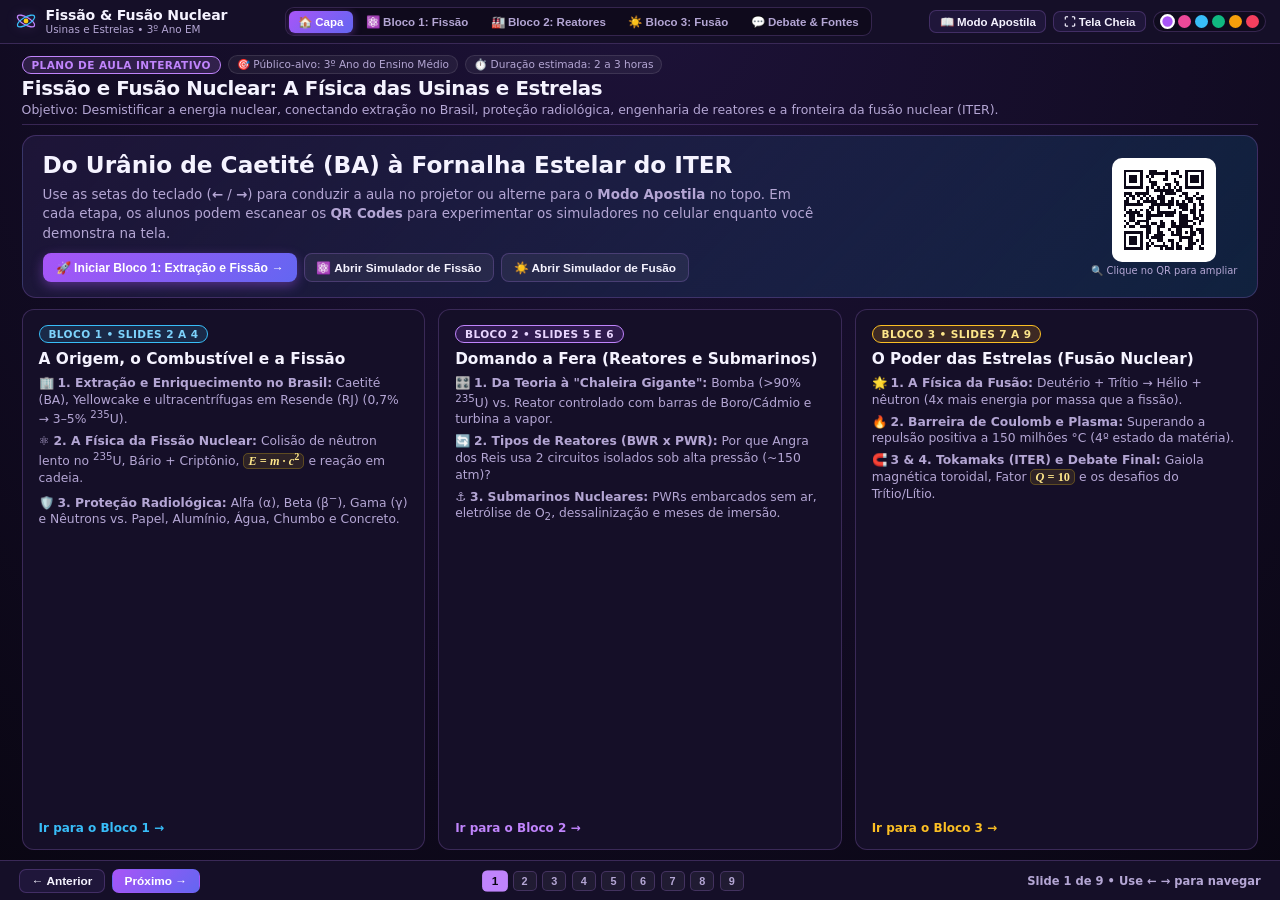
==== aula.html @ 88d2763e "feat: site da aula interativa Fissao e Fusao Nuclear com simuladores e suporte a TV/mobile" ====
<!DOCTYPE html>
<html lang="pt-BR" data-theme="purple">
<head>
  <meta charset="UTF-8">
  <meta name="viewport" content="width=device-width, initial-scale=1.0">
  <title>Fissão e Fusão Nuclear: A Física das Usinas e Estrelas — Aula Interativa</title>
  <link rel="icon" type="image/svg+xml" href="data:image/svg+xml,%3Csvg xmlns='http://www.w3.org/2000/svg' viewBox='0 0 64 64'%3E%3Crect width='64' height='64' rx='14' fill='%230c0817'/%3E%3Cellipse cx='32' cy='32' rx='26' ry='10' fill='none' stroke='%23c084fc' stroke-width='3' transform='rotate(30 32 32)'/%3E%3Cellipse cx='32' cy='32' rx='26' ry='10' fill='none' stroke='%2338bdf8' stroke-width='3' transform='rotate(-30 32 32)'/%3E%3Ccircle cx='32' cy='32' r='7' fill='%23facc15'/%3E%3C/svg%3E">
  <link rel="stylesheet" href="aula.css">
</head>
<body>
  <!-- BARRA SUPERIOR DE NAVEGAÇÃO COMPACTA (44px) -->
  <header class="top-bar">
    <a href="index.html" class="brand" title="Voltar ao Portal Inicial">
      <div class="brand-logo" aria-hidden="true">
        <svg viewBox="0 0 64 64" width="24" height="24">
          <ellipse cx="32" cy="32" rx="26" ry="10" fill="none" stroke="currentColor" stroke-width="3.5" transform="rotate(30 32 32)"/>
          <ellipse cx="32" cy="32" rx="26" ry="10" fill="none" stroke="#38bdf8" stroke-width="3.5" transform="rotate(-30 32 32)"/>
          <circle cx="32" cy="32" r="6.5" fill="#facc15"/>
        </svg>
      </div>
      <div>
        <h1>Fissão &amp; Fusão Nuclear</h1>
        <p class="subtitle">Usinas e Estrelas &bull; 3º Ano EM</p>
      </div>
    </a>

    <!-- Atalhos de Blocos da Aula -->
    <nav class="block-nav" id="blockNav" aria-label="Blocos da Aula">
      <button type="button" class="block-jump-btn active" data-target-slide="0" title="Capa e Estrutura da Aula">🏠 Capa</button>
      <button type="button" class="block-jump-btn" data-target-slide="1" title="Bloco 1: A Origem, o Combustível e a Fissão">⚛️ Bloco 1: Fissão</button>
      <button type="button" class="block-jump-btn" data-target-slide="4" title="Bloco 2: Domando a Fera (Reatores e Submarinos)">🏭 Bloco 2: Reatores</button>
      <button type="button" class="block-jump-btn" data-target-slide="6" title="Bloco 3: O Poder das Estrelas (Fusão Nuclear e ITER)">☀️ Bloco 3: Fusão</button>
      <button type="button" class="block-jump-btn" data-target-slide="8" title="Debate Final e Fontes Oficiais">💬 Debate &amp; Fontes</button>
    </nav>

    <div class="header-right">
      <button type="button" id="viewModeToggleBtn" class="action-top-btn" title="Alternar entre Modo Slides (Projetor) e Modo Apostila (Rolagem contínua)">
        📖 Modo Apostila
      </button>

      <button type="button" id="fullscreenBtn" class="action-top-btn" title="Entrar ou sair da Tela Cheia (F11)">
        ⛶ Tela Cheia
      </button>

      <div class="theme-picker" id="themePicker" title="Escolher tema de cores">
        <button type="button" class="theme-swatch active" data-theme="purple" title="Roxo Quântico"></button>
        <button type="button" class="theme-swatch" data-theme="indigo" title="Magenta Neon"></button>
        <button type="button" class="theme-swatch" data-theme="blue" title="Azul Ciano"></button>
        <button type="button" class="theme-swatch" data-theme="emerald" title="Verde Radioativo"></button>
        <button type="button" class="theme-swatch" data-theme="amber" title="Âmbar Solar"></button>
        <button type="button" class="theme-swatch" data-theme="crimson" title="Rubi Plasma"></button>
      </div>
    </div>
  </header>

  <!-- ÁREA PRINCIPAL DOS SLIDES -->
  <main class="deck-viewport" id="deckViewport">

    <!-- ======================================================================
         SLIDE 1: CAPA & ESTRUTURA DA AULA
         ====================================================================== -->
    <section class="slide active" data-slide-index="0" data-block="0">
      <div class="slide-header">
        <div>
          <div class="slide-badge-row">
            <span class="block-pill">Plano de Aula Interativo</span>
            <span class="time-pill">🎯 Público-alvo: 3º Ano do Ensino Médio</span>
            <span class="time-pill">⏱️ Duração estimada: 2 a 3 horas</span>
          </div>
          <h2 class="slide-title">Fissão e Fusão Nuclear: A Física das Usinas e Estrelas</h2>
          <p class="slide-subtitle">
            Objetivo: Desmistificar a energia nuclear, conectando extração no Brasil, proteção radiológica, engenharia de reatores e a fronteira da fusão nuclear (ITER).
          </p>
        </div>
      </div>

      <div class="hero-banner">
        <div>
          <h2>Do Urânio de Caetité (BA) à Fornalha Estelar do ITER</h2>
          <p>
            Use as setas do teclado (<strong>&larr;</strong> / <strong>&rarr;</strong>) para conduzir a aula no projetor ou alterne para o <strong>Modo Apostila</strong> no topo. Em cada etapa, os alunos podem escanear os <strong>QR Codes</strong> para experimentar os simuladores no celular enquanto você demonstra na tela.
          </p>
          <div class="sim-btn-row" style="margin-top:0.65rem;">
            <button type="button" class="btn-open-sim" data-goto-slide="1">
              🚀 Iniciar Bloco 1: Extração e Fissão &rarr;
            </button>
            <button type="button" class="btn-secondary-sim" data-open-sim="fissao.html?mode=single" data-sim-title="Simulador de Fissão Nuclear">
              ⚛️ Abrir Simulador de Fissão
            </button>
            <button type="button" class="btn-secondary-sim" data-open-sim="fusao.html?mode=collision" data-sim-title="Simulador de Fusão Nuclear">
              ☀️ Abrir Simulador de Fusão
            </button>
          </div>
        </div>

        <div style="display:flex; flex-direction:column; align-items:center;">
          <div class="qr-box" data-qr-url="https://felipefdo.github.io/Fiss-o-Fuss-o/aula.html" data-qr-label="Acompanhar Aula & Simuladores no Celular" title="Clique para ampliar o QR Code na tela"></div>
          <span class="qr-zoom-hint">🔍 Clique no QR para ampliar</span>
        </div>
      </div>

      <div class="blocks-overview-grid">
        <div class="block-overview-card" data-goto-slide="1">
          <div>
            <span class="block-pill b1">Bloco 1 &bull; Slides 2 a 4</span>
            <h3 style="margin-top:0.4rem;">A Origem, o Combustível e a Fissão</h3>
            <ul style="margin-top:0.45rem;">
              <li>🏢 <strong>1. Extração e Enriquecimento no Brasil:</strong> Caetité (BA), Yellowcake e ultracentrífugas em Resende (RJ) (0,7% &rarr; 3–5% <sup>235</sup>U).</li>
              <li>⚛️ <strong>2. A Física da Fissão Nuclear:</strong> Colisão de nêutron lento no <sup>235</sup>U, Bário + Criptônio, <span class="math-inline"><i>E</i> = <i>m</i> &middot; <i>c</i><sup>2</sup></span> e reação em cadeia.</li>
              <li>🛡️ <strong>3. Proteção Radiológica:</strong> Alfa (&alpha;), Beta (&beta;<sup>&minus;</sup>), Gama (&gamma;) e Nêutrons vs. Papel, Alumínio, Água, Chumbo e Concreto.</li>
            </ul>
          </div>
          <span style="font-size:0.75rem; font-weight:700; color:#38bdf8;">Ir para o Bloco 1 &rarr;</span>
        </div>

        <div class="block-overview-card" data-goto-slide="4">
          <div>
            <span class="block-pill b2">Bloco 2 &bull; Slides 5 e 6</span>
            <h3 style="margin-top:0.4rem;">Domando a Fera (Reatores e Submarinos)</h3>
            <ul style="margin-top:0.45rem;">
              <li>🎛️ <strong>1. Da Teoria à "Chaleira Gigante":</strong> Bomba (&gt;90% <sup>235</sup>U) vs. Reator controlado com barras de Boro/Cádmio e turbina a vapor.</li>
              <li>🔄 <strong>2. Tipos de Reatores (BWR x PWR):</strong> Por que Angra dos Reis usa 2 circuitos isolados sob alta pressão (~150 atm)?</li>
              <li>⚓ <strong>3. Submarinos Nucleares:</strong> PWRs embarcados sem ar, eletrólise de O<sub>2</sub>, dessalinização e meses de imersão.</li>
            </ul>
          </div>
          <span style="font-size:0.75rem; font-weight:700; color:#c084fc;">Ir para o Bloco 2 &rarr;</span>
        </div>

        <div class="block-overview-card" data-goto-slide="6">
          <div>
            <span class="block-pill b3">Bloco 3 &bull; Slides 7 a 9</span>
            <h3 style="margin-top:0.4rem;">O Poder das Estrelas (Fusão Nuclear)</h3>
            <ul style="margin-top:0.45rem;">
              <li>🌟 <strong>1. A Física da Fusão:</strong> Deutério + Trítio &rarr; Hélio + nêutron (4x mais energia por massa que a fissão).</li>
              <li>🔥 <strong>2. Barreira de Coulomb e Plasma:</strong> Superando a repulsão positiva a 150 milhões °C (4º estado da matéria).</li>
              <li>🧲 <strong>3 &amp; 4. Tokamaks (ITER) e Debate Final:</strong> Gaiola magnética toroidal, Fator <span class="math-inline"><i>Q</i> = 10</span> e os desafios do Trítio/Lítio.</li>
            </ul>
          </div>
          <span style="font-size:0.75rem; font-weight:700; color:#fbbf24;">Ir para o Bloco 3 &rarr;</span>
        </div>
      </div>
    </section>

    <!-- ======================================================================
         SLIDE 2: BLOCO 1.1 — EXTRAÇÃO E ENRIQUECIMENTO NO BRASIL
         ====================================================================== -->
    <section class="slide" data-slide-index="1" data-block="1">
      <div class="slide-header">
        <div>
          <div class="slide-badge-row">
            <span class="block-pill b1">Bloco 1: A Origem, o Combustível e a Fissão</span>
            <span class="time-pill">Tópico 1.1 &bull; Ciclo do Combustível Nuclear (INB)</span>
          </div>
          <h2 class="slide-title">1. Extração e Enriquecimento de Urânio no Brasil</h2>
          <p class="slide-subtitle">
            O Brasil domina o ciclo completo: da mineração da uraninita na Bahia às cascatas de ultracentrífugas no Rio de Janeiro.
          </p>
        </div>
      </div>

      <div class="slide-grid">
        <!-- Coluna Esquerda: Teoria do PDF -->
        <div class="col-stack">
          <div class="content-card">
            <h3>⛏️ Do Minério Bruto ao Yellowcake (Caetité - BA)</h3>
            <p>
              O Brasil é um dos poucos países que domina todo o ciclo do urânio, operado pelas <strong>Indústrias Nucleares do Brasil (INB)</strong>:
            </p>
            <ul>
              <li><strong>Mineração e Lixiviação:</strong> A uraninita extraída na Bahia é tratada com ácido para gerar o <strong>Yellowcake</strong> (<span class="chem-tag">U<sub>3</sub>O<sub>8</sub></span>), pó concentrado de urânio natural.</li>
              <li><strong>Composição Isotópica:</strong> O concentrado bruto possui <strong>99,3% de <sup>238</sup>U</strong> (inerte) e apenas <strong>0,7% de <sup>235</sup>U</strong> (físsil).</li>
            </ul>
          </div>

          <div class="content-card">
            <h3>🌀 Enriquecimento Isotópico em Resende (RJ)</h3>
            <p>
              Na <strong>Fábrica de Combustível Nuclear (FCN)</strong>, a proporção de <sup>235</sup>U é aumentada para os reatores de Angra:
            </p>
            <ul>
              <li><strong>Gás <span class="chem-tag">UF<sub>6</sub></span> e Ultracentrífugas:</strong> Girando a ~60.000 RPM, a inércia joga o <strong><sup>238</sup>U mais pesado</strong> para as bordas; o <strong><sup>235</sup>U mais leve</strong> fica no centro.</li>
              <li><strong>Pastilha Cerâmica (<span class="chem-tag">UO<sub>2</sub></span>):</strong> O urânio enriquecido a <strong>3%–5% de <sup>235</sup>U</strong> vira pastilhas de 1 cm — cada uma equivale a 1 tonelada de carvão!</li>
            </ul>
          </div>

          <div class="highlight-box" id="cycleStepExplanation">
            <strong>💡 3. Ultracentrífugas em Resende (RJ):</strong> Convertido no gás UF₆ a ~60.000 RPM. O ²³⁸U (pesado) vai para a borda e o ²³⁵U (físsil) vai ao centro!
          </div>
        </div>

        <!-- Coluna Direita: Simulador Interativo do Ciclo & Ultracentrífuga -->
        <div class="interactive-stage-card">
          <div class="stage-top-row">
            <h3>🏛️ Ciclo da INB &amp; Ultracentrífuga Isotópica</h3>
            <span class="live-badge" id="centrifugeStatusBadge">Enriquecimento: 4,0% ²³⁵U (Angra)</span>
          </div>

          <!-- 4 Etapas do Ciclo no Brasil -->
          <div class="step-cards-row" id="brazilCycleSteps">
            <button type="button" class="cycle-step-btn" data-step="0">
              <span class="cycle-step-num">1. Caetité (BA)</span>
              <span class="cycle-step-title">⛏️ Uraninita</span>
            </button>
            <button type="button" class="cycle-step-btn" data-step="1">
              <span class="cycle-step-num">2. Concentrado</span>
              <span class="cycle-step-title">🟡 Yellowcake (0,7%)</span>
            </button>
            <button type="button" class="cycle-step-btn active" data-step="2">
              <span class="cycle-step-num">3. Resende (RJ)</span>
              <span class="cycle-step-title">🌀 Ultracentrífuga</span>
            </button>
            <button type="button" class="cycle-step-btn" data-step="3">
              <span class="cycle-step-num">4. Angra 1 e 2</span>
              <span class="cycle-step-title">🔋 Pastilha (3–5%)</span>
            </button>
          </div>

          <div class="slide-canvas-box">
            <canvas id="centrifugeCanvas"></canvas>
          </div>

          <div class="controls-strip">
            <div class="control-Cluster" id="enrichmentPresetBtns">
              <span class="control-label">Grau de ²³⁵U:</span>
              <button type="button" class="pill-btn" data-enrich="0.7" data-rpm="0">0,7% (Natural)</button>
              <button type="button" class="pill-btn active" data-enrich="4.0" data-rpm="55000">3–5% (Usina PWR)</button>
              <button type="button" class="pill-btn" data-enrich="20.0" data-rpm="65000">20% (Submarino)</button>
              <button type="button" class="pill-btn" data-enrich="90.0" data-rpm="75000">&gt;90% (Bomba)</button>
            </div>
            <div class="inline-slider-wrap">
              <span class="control-label">Rotação:</span>
              <input type="range" id="centrifugeRpmSlider" min="0" max="75000" step="2500" value="55000">
              <span class="val-badge" id="centrifugeRpmLabel">55.000 RPM</span>
            </div>
          </div>
        </div>
      </div>
    </section>

    <!-- ======================================================================
         SLIDE 3: BLOCO 1.2 — A FÍSICA DA FISSÃO NUCLEAR & E = mc²
         ====================================================================== -->
    <section class="slide" data-slide-index="2" data-block="1">
      <div class="slide-header">
        <div>
          <div class="slide-badge-row">
            <span class="block-pill b1">Bloco 1: A Origem, o Combustível e a Fissão</span>
            <span class="time-pill">Tópico 1.2 &bull; Quebra do Núcleo &amp; Reação em Cadeia</span>
          </div>
          <h2 class="slide-title">2. A Física da Fissão Nuclear e a Equação de Einstein</h2>
          <p class="slide-subtitle">
            Como um único nêutron lento parte o núcleo de Urânio-235, converte massa em energia térmica e inicia uma reação em cadeia.
          </p>
        </div>
      </div>

      <div class="slide-grid">
        <!-- Coluna Esquerda: Conceito + Equação + QR Code -->
        <div class="col-stack">
          <div class="content-card">
            <h3>💥 Como ocorre a Fissão do Urânio-235?</h3>
            <ul>
              <li><strong>Colisão com Nêutron Lento (Térmico):</strong> Um nêutron sem carga elétrica (<span class="math-inline">n<sup>0</sup></span>) aproxima-se sem sofrer repulsão elétrica e colide com o núcleo instável de <strong><sup>235</sup>U</strong>.</li>
              <li><strong>Instabilidade e Cisão:</strong> O núcleo absorve o nêutron (virando <span class="chem-tag"><sup>236</sup>U*</span>), oscila como uma gota líquida e se parte em fragmentos menores — como <strong>Bário (<span class="chem-tag"><sup>141</sup>Ba</span>)</strong> e <strong>Criptônio (<span class="chem-tag"><sup>92</sup>Kr</span>)</strong> — liberando de <strong>2 a 3 novos nêutrons</strong> e imensa quantidade de calor (~200 MeV).</li>
              <li><strong>Reação em Cadeia:</strong> Os novos nêutrons ejetados atingem outros átomos de urânio vizinhos. Em um reator, essa cascata é rigorosamente controlada para gerar um fluxo constante de calor.</li>
            </ul>
          </div>

          <div class="formula-banner">
            <div>
              <strong style="font-size:0.82rem; color:#38bdf8; display:block;">Equivalência Massa-Energia (Albert Einstein)</strong>
              <span style="font-size:0.75rem; color:var(--text-muted);">
                A soma das massas dos fragmentos + nêutrons é ~0,1% menor que a massa inicial. Essa perda de massa (<span class="math-inline">&Delta;<i>m</i></span>) vira energia!
              </span>
            </div>
            <div class="formula-math"><i>E</i> = &Delta;<i>m</i> &middot; <i>c</i><sup>2</sup></div>
          </div>

          <!-- Card de QR Code + Simulador de Fissão -->
          <div class="sim-launch-card">
            <div>
              <div class="qr-box" data-qr-url="https://felipefdo.github.io/Fiss-o-Fuss-o/fissao.html?mode=single" data-qr-label="Simulador de Fissão Nuclear — Átomo Único" title="Clique para ampliar o QR Code"></div>
              <div class="qr-zoom-hint">🔍 Ampliar QR</div>
            </div>
            <div class="sim-launch-info">
              <h4>🔬 Prática Interativa: Simulador de Fissão (Aba 1)</h4>
              <p>
                Dispare nêutrons térmicos ou prótons contra o <strong>Urânio-235</strong>, <strong>Plutônio-239</strong> e <strong>Tório-232</strong>. Observe a deformação da Gota Líquida e o balanço de massa.
              </p>
              <span class="sim-url-code">felipefdo.github.io/Fiss-o-Fuss-o/fissao.html</span>
              <div class="sim-btn-row">
                <button type="button" class="btn-open-sim" data-open-sim="fissao.html?mode=single" data-sim-title="Simulador de Fissão Nuclear — Átomo Único (U-235)">
                  🎯 Abrir Simulador Aqui no Slide
                </button>
                <a href="fissao.html?mode=single" target="_blank" rel="noopener" class="btn-secondary-sim">
                  ↗ Nova Aba
                </a>
              </div>
            </div>
          </div>
        </div>

        <!-- Coluna Direita: Animação em Looping do Diagrama da Fissão e Cadeia -->
        <div class="interactive-stage-card">
          <div class="stage-top-row">
            <h3>🔄 Recurso Visual: Diagrama em Looping da Fissão e Reação em Cadeia</h3>
            <span class="live-badge" id="fissionLoopGenBadge">Geração 1 &rarr; 3 &rarr; 9 n⁰</span>
          </div>

          <div class="slide-canvas-box">
            <canvas id="fissionLoopCanvas"></canvas>
          </div>

          <div class="controls-strip">
            <div class="control-Cluster" id="fissionLoopModeBtns">
              <span class="control-label">Visualização:</span>
              <button type="button" class="pill-btn active" data-flmode="cascade">⚡ Cascata em Cadeia (1 &rarr; 3 &rarr; 9)</button>
              <button type="button" class="pill-btn" data-flmode="single">🔬 Detalhe: ¹n + ²³⁵U &rarr; ¹⁴¹Ba + ⁹²Kr + 3n</button>
            </div>
            <button type="button" class="pill-btn" id="fissionLoopRestartBtn">↺ Reiniciar Pulso</button>
          </div>
        </div>
      </div>
    </section>

    <!-- ======================================================================
         SLIDE 4: BLOCO 1.3 — PROTEÇÃO RADIOLÓGICA (SIMULADOR DE BARREIRA)
         ====================================================================== -->
    <section class="slide" data-slide-index="3" data-block="1">
      <div class="slide-header">
        <div>
          <div class="slide-badge-row">
            <span class="block-pill b1">Bloco 1: A Origem, o Combustível e a Fissão</span>
            <span class="time-pill">Tópico 1.3 &bull; Tempo, Distância e Blindagem</span>
          </div>
          <h2 class="slide-title">3. Proteção Radiológica: Como nos defendemos?</h2>
          <p class="slide-subtitle">
            Poder de penetração das partículas Alfa (&alpha;), Beta (&beta;<sup>&minus;</sup>), Raios Gama (&gamma;) e Nêutrons (n<sup>0</sup>) e a blindagem em camadas das usinas.
          </p>
        </div>
      </div>

      <div class="slide-grid">
        <!-- Coluna Esquerda: Teoria do PDF -->
        <div class="col-stack">
          <div class="content-card">
            <h3>☢️ Os Três Tipos Principais de Radiação + Nêutrons</h3>
            <ul>
              <li><strong>Partículas Alfa (&alpha; — <span class="chem-tag"><sup>4</sup><sub>2</sub>He<sup>2+</sup></span>):</strong> Núcleos de hélio pesados (2 prótons + 2 nêutrons) e de baixa penetração. São bloqueadas por uma simples <strong>folha de papel</strong> ou pela pele morta humana.</li>
              <li><strong>Partículas Beta (&beta;<sup>&minus;</sup> — <span class="math-inline"><i>e</i><sup>&minus;</sup></span>):</strong> Elétrons em alta velocidade ejetados do núcleo, mais penetrantes. Exigem placas de <strong>alumínio</strong> ou acrílico para bloqueio seguro.</li>
              <li><strong>Raios Gama (&gamma;) e Nêutrons (<span class="math-inline">n<sup>0</sup></span>):</strong> Ondas eletromagnéticas de altíssima energia e partículas sem carga que penetram profundamente na matéria. Exigem <strong>blindagem densa e espessa</strong>.</li>
            </ul>
          </div>

          <div class="content-card">
            <h3>🏰 A Blindagem Estratégica nas Usinas Nucleares</h3>
            <p>Nas usinas, utiliza-se a combinação de três materiais complementares:</p>
            <ul>
              <li>💧 <strong>Água (<span class="chem-tag">H<sub>2</sub>O</span>):</strong> Rica em hidrogênio, atua como <strong>moderador de nêutrons</strong> (freia nêutrons por colisão elástica) e barreira primária de resfriamento.</li>
              <li>🛡️ <strong>Chumbo (<span class="chem-tag">Pb</span>):</strong> Devido ao seu alto número atômico (<span class="math-inline"><i>Z</i> = 82</span>) e alta densidade (<span class="math-inline">11,3 g/cm<sup>3</sup></span>), absorve com grande eficiência os <strong>raios gama (&gamma;)</strong>.</li>
              <li>🧱 <strong>Concreto Armado:</strong> A espessa <strong>"Blindagem Biológica"</strong> (1,5 a 2 metros) do edifício de contenção, que bloqueia qualquer radiação gama e nêutrons residuais.</li>
            </ul>
          </div>

          <div class="highlight-box" id="shieldPhysicsNote">
            <strong>📐 Lei da Atenuação Exponencial (Raios Gama):</strong> Diferente de Alfa e Beta (que têm alcance fixo), os fótons Gama sofrem atenuação probabilística <span class="math-inline"><i>I</i>(<i>x</i>) = <i>I</i><sub>0</sub> &middot; <i>e</i><sup>&minus;&mu;&middot;<i>x</i></sup></span>. Por isso a espessura (<span class="math-inline"><i>x</i></span>) e a densidade do material (<span class="math-inline">&mu;</span>) são decisivas!
          </div>
        </div>

        <!-- Coluna Direita: Simulador Paramétrico de Atenuação de Barreira (Pág. 2 e Pág. 5 do PDF) -->
        <div class="interactive-stage-card">
          <div class="stage-top-row">
            <h3>🛡️ Simulador Paramétrico: Atenuação de Barreira Radiológica</h3>
            <span class="live-badge" id="shieldTransmissionBadge">Transmissão no Detector: 0% (Bloqueado)</span>
          </div>

          <!-- Seleção de Partícula -->
          <div class="controls-strip" style="padding:0.38rem 0.6rem;">
            <div class="control-Cluster" id="shieldParticleBtns">
              <span class="control-label">Radiação:</span>
              <button type="button" class="pill-btn" data-part="alpha">🔴 Alfa (&alpha;)</button>
              <button type="button" class="pill-btn" data-part="beta">🔵 Beta (&beta;⁻)</button>
              <button type="button" class="pill-btn" data-part="gamma">🟡 Raios Gama (&gamma;)</button>
              <button type="button" class="pill-btn" data-part="neutron">⚪ Nêutrons (n⁰)</button>
              <button type="button" class="pill-btn active" data-part="all">🌈 Feixe Misto (Todos)</button>
            </div>
          </div>

          <div class="slide-canvas-box">
            <canvas id="shieldCanvas"></canvas>
          </div>

          <!-- Seleção de Material e Espessura -->
          <div class="controls-strip">
            <div class="control-Cluster" id="shieldMaterialBtns">
              <span class="control-label">Barreira:</span>
              <button type="button" class="pill-btn" data-mat="paper">📄 Papel</button>
              <button type="button" class="pill-btn" data-mat="aluminum">💿 Alumínio</button>
              <button type="button" class="pill-btn" data-mat="water">💧 Água</button>
              <button type="button" class="pill-btn active" data-mat="lead">🛡️ Chumbo</button>
              <button type="button" class="pill-btn" data-mat="concrete">🧱 Concreto Armado</button>
            </div>
            <div class="inline-slider-wrap">
              <span class="control-label">Espessura:</span>
              <input type="range" id="shieldThicknessSlider" min="10" max="100" step="5" value="65">
              <span class="val-badge" id="shieldThicknessLabel">65% Espessura</span>
            </div>
          </div>
        </div>
      </div>
    </section>

    <!-- ======================================================================
         SLIDE 5: BLOCO 2.1 — DA TEORIA À "CHALEIRA GIGANTE" (BOMBA VS REATOR)
         ====================================================================== -->
    <section class="slide" data-slide-index="4" data-block="2">
      <div class="slide-header">
        <div>
          <div class="slide-badge-row">
            <span class="block-pill b2">Bloco 2: Domando a Fera (Reatores e Submarinos)</span>
            <span class="time-pill">Tópico 2.1 &bull; Controle da Reação em Cadeia</span>
          </div>
          <h2 class="slide-title">1. Da Teoria à "Chaleira Gigante": Bomba vs. Usina Nuclear</h2>
          <p class="slide-subtitle">
            Por que um reator nuclear comercial nunca pode explodir como uma bomba atômica? A física das barras de controle.
          </p>
        </div>
      </div>

      <div class="slide-grid equal-cols">
        <!-- Coluna Esquerda: Bomba vs Reator e Chaleira Gigante -->
        <div class="col-stack">
          <div class="compare-grid">
            <div class="compare-box danger">
              <h4>💣 Bomba Nuclear (Projeto Manhattan)</h4>
              <p style="font-size:0.76rem; color:var(--text-muted); line-height:1.38;">
                Usa urânio <strong>altamente enriquecido (&gt;90% de <sup>235</sup>U)</strong> ou Plutônio-239 puro para uma reação em cadeia <strong>descontrolada (<span class="math-inline"><i>k</i> &gg; 1</span>)</strong> que libera toda a energia em microssegundos.
              </p>
            </div>
            <div class="compare-box safe">
              <h4>🏭 Reator de Usina (Angra 1 e 2)</h4>
              <p style="font-size:0.76rem; color:var(--text-muted); line-height:1.38;">
                Usa urânio <strong>levemente enriquecido (3% a 5% de <sup>235</sup>U)</strong> e <strong>Barras de Controle (Boro ou Cádmio)</strong> inseridas no núcleo para absorver nêutrons e manter <span class="math-inline"><i>k</i><sub>ef</sub> = 1,00</span>.
              </p>
            </div>
          </div>

          <div class="content-card">
            <h3>🫖 O Conceito da "Chaleira Gigante" (Termodinâmica &rarr; Eletromagnetismo)</h3>
            <p>
              O funcionamento de uma usina nuclear é surpreendentemente analógico ao de uma termelétrica convencional — mudando apenas a fonte de calor:
            </p>
            <ul>
              <li><strong>1. Energia Nuclear &rarr; Térmica:</strong> A fissão controlada do <sup>235</sup>U aquece a água ao redor do núcleo.</li>
              <li><strong>2. Energia Térmica &rarr; Cinética (Mecânica):</strong> O calor ferve a água, gerando <strong>vapor sob altíssima pressão</strong> que gira as pás de uma turbina gigante.</li>
              <li><strong>3. Energia Mecânica &rarr; Elétrica:</strong> O eixo da turbina rotaciona um <strong>gerador eletromagnético</strong> (indução de Faraday), enviando eletricidade para a rede.</li>
            </ul>
          </div>

          <div class="highlight-box">
            <strong>🛑 O que é o SCRAM (Parada de Emergência)?</strong> Se houver qualquer anomalia, eletroímãs soltam 100% das barras de controle de <strong>Boro/Cádmio</strong> por gravidade dentro do núcleo em menos de 2 segundos, absorvendo os nêutrons e interrompendo a reação em cadeia (<span class="math-inline"><i>k</i> &lt; 1</span>).
          </div>
        </div>

        <!-- Coluna Direita: QR Code + Simulador de Reator em Cadeia (fissao.html?mode=chain) -->
        <div class="col-stack">
          <div class="sim-launch-card">
            <div>
              <div class="qr-box" style="width:118px; height:118px;" data-qr-url="https://felipefdo.github.io/Fiss-o-Fuss-o/fissao.html?mode=chain" data-qr-label="Simulador de Reator em Cadeia (Aba 2)" title="Clique para ampliar o QR Code"></div>
              <div class="qr-zoom-hint">🔍 Ampliar QR para a Turma</div>
            </div>
            <div class="sim-launch-info">
              <h4>⚡ Prática Interativa: Reator em Cadeia (Aba 2)</h4>
              <p>
                Controle um núcleo com até <strong>150 átomos de <sup>235</sup>U</strong> (ou o modo clássico de 100 átomos estilo PhET). Ajuste as <strong>Barras de Boro/Cádmio</strong>, ligue/desligue o <strong>Moderador de Água</strong>, ative o piloto automático <strong>🤖 Auto (<span class="math-inline"><i>k</i> = 1</span>)</strong> ou acione o <strong>🛑 SCRAM</strong>!
              </p>
              <span class="sim-url-code">felipefdo.github.io/Fiss-o-Fuss-o/fissao.html?mode=chain</span>
              <div class="sim-btn-row">
                <button type="button" class="btn-open-sim" data-open-sim="fissao.html?mode=chain" data-sim-title="Simulador de Fissão — Aba 2: Reator em Cadeia e Barras de Boro">
                  🎛️ Abrir Reator em Cadeia Aqui no Slide
                </button>
                <a href="fissao.html?mode=chain" target="_blank" rel="noopener" class="btn-secondary-sim">
                  ↗ Abrir em Nova Aba
                </a>
              </div>
            </div>
          </div>

          <div class="content-card">
            <h3>🧪 Roteiro Rápido de Demonstração com a Turma</h3>
            <ul>
              <li><strong>Experimento 1 (Massa Subcrítica):</strong> Coloque apenas <strong>15 núcleos</strong> e injete um nêutron. Mostre como a maioria dos nêutrons escapa pelas bordas sem sustentar a reação.</li>
              <li><strong>Experimento 2 (Sem Moderador vs. Com Moderador):</strong> Em <strong>100 núcleos</strong>, desligue o moderador (⚡ Sem Mod.) para mostrar que nêutrons rápidos têm baixa probabilidade de captura no <sup>235</sup>U.</li>
              <li><strong>Experimento 3 (Controle Crítico <span class="math-inline"><i>k</i> = 1</span>):</strong> Ative o modo <strong>🤖 Auto (<span class="math-inline"><i>k</i> = 1</span>)</strong> e veja as barras descerem e subirem automaticamente para manter a potência estável!</li>
            </ul>
          </div>
        </div>
      </div>
    </section>

    <!-- ======================================================================
         SLIDE 6: BLOCO 2.2 & 2.3 — TIPOS DE REATORES (BWR vs PWR) & SUBMARINOS
         ====================================================================== -->
    <section class="slide" data-slide-index="5" data-block="2">
      <div class="slide-header">
        <div>
          <div class="slide-badge-row">
            <span class="block-pill b2">Bloco 2: Domando a Fera (Reatores e Submarinos)</span>
            <span class="time-pill">Tópicos 2.2 &amp; 2.3 &bull; Isolamento Radiológico &amp; Propulsão Naval</span>
          </div>
          <h2 class="slide-title">2. Tipos de Reatores (BWR x PWR) e Submarinos Nucleares</h2>
          <p class="slide-subtitle">
            O isolamento dos circuitos de água em Angra dos Reis (PWR) e como reatores embarcados operam meses submersos sem ar.
          </p>
        </div>
      </div>

      <div class="slide-grid">
        <!-- Coluna Esquerda: BWR vs PWR + Submarinos -->
        <div class="col-stack">
          <div class="content-card">
            <h3>🔄 BWR vs. PWR: Como a água é aquecida e isolada?</h3>
            <ul>
              <li>
                <strong>BWR (Reator de Água Fervente — 1 Circuito):</strong> A mesma água que resfria o urânio no núcleo ferve diretamente no vaso do reator e o vapor vai direto para a turbina. É mais simples, mas exige que o prédio da turbina possua isolamento radiológico.
              </li>
              <li>
                <strong>PWR (Reator de Água Pressurizada — Angra 1, 2 e 3):</strong> O modelo mais seguro e mais usado no mundo. Possui <strong>circuitos isolados</strong>:
                <br>• <em>Circuito Primário (Fechado):</em> A água do núcleo fica sob altíssima pressão (<span class="math-inline">~150 atm</span>) e atinge mais de <span class="math-inline">300 °C</span> <strong>sem ferver</strong>.
                <br>• <em>Circuito Secundário (Limpo):</em> A água quente passa por tubos dentro do <strong>Gerador de Vapor</strong>, fervendo a água limpa do segundo tanque que gira a turbina. <strong>A água radioativa nunca toca na turbina!</strong>
              </li>
            </ul>
          </div>

          <div class="content-card">
            <h3>⚓ 3. Curiosidade: Por que Submarinos Nucleares são tão furtivos?</h3>
            <ul>
              <li><strong>Sem Combustão (Sem Oxigênio):</strong> Submarinos a diesel precisam emergir (ou usar <em>snorkel</em>) para captar <span class="chem-tag">O<sub>2</sub></span> atmosférico para queimar combustível. Já os <strong>reatores PWR miniaturizados embarcados</strong> geram calor e eletricidade por fissão <strong>sem consumir ar</strong>!</li>
              <li><strong>Autossuficiência Vital:</strong> A abundante energia elétrica do reator alimenta sistemas de <strong>dessalinização</strong> (água potável a partir do mar) e <strong>eletrólise da água</strong> (<span class="math-inline">2 H<sub>2</sub>O &rarr; 2 H<sub>2</sub> + O<sub>2</sub></span>), produzindo oxigênio puro para a tripulação respirar.</li>
              <li><strong>Autonomia Extrema:</strong> O submarino pode permanecer <strong>meses submerso</strong>, limitado apenas pelo estoque de alimentos da tripulação!</li>
            </ul>
          </div>
        </div>

        <!-- Coluna Direita: Diagrama Interativo Animado PWR vs BWR vs Submarino -->
        <div class="interactive-stage-card">
          <div class="stage-top-row">
            <h3>🏭 Diagrama Interativo em Blocos: Circuitos PWR (Angra) vs. BWR</h3>
            <span class="live-badge" id="reactorCircuitBadge">PWR: 2 Circuitos Isolados (150 atm)</span>
          </div>

          <div class="controls-strip" style="padding:0.38rem 0.6rem;">
            <div class="control-Cluster" id="reactorTypeBtns">
              <span class="control-label">Modelo:</span>
              <button type="button" class="pill-btn active" data-rtype="pwr">🛡️ PWR (Angra dos Reis — 2 Circuitos)</button>
              <button type="button" class="pill-btn" data-rtype="bwr">💨 BWR (Água Fervente — 1 Circuito)</button>
              <button type="button" class="pill-btn" data-rtype="sub">⚓ Submarino PWR (Propulsão + O₂)</button>
            </div>
          </div>

          <div class="slide-canvas-box">
            <canvas id="reactorDiagramCanvas"></canvas>
          </div>

          <div class="controls-strip">
            <div class="inline-slider-wrap">
              <span class="control-label">Barras de Controle (Potência):</span>
              <input type="range" id="diagramPowerSlider" min="0" max="100" step="5" value="80">
              <span class="val-badge" id="diagramPowerLabel">80% Potência</span>
            </div>
            <button type="button" class="pill-btn active" id="highlightIsolationBtn">
              🔍 Destacar Isolamento Radiológico
            </button>
          </div>
        </div>
      </div>
    </section>

    <!-- ======================================================================
         SLIDE 7: BLOCO 3.1 & 3.2 — FUSÃO NUCLEAR & BARREIRA DE COULOMB
         ====================================================================== -->
    <section class="slide" data-slide-index="6" data-block="3">
      <div class="slide-header">
        <div>
          <div class="slide-badge-row">
            <span class="block-pill b3">Bloco 3: O Poder das Estrelas (Fusão Nuclear)</span>
            <span class="time-pill">Tópicos 3.1 &amp; 3.2 &bull; Barreira de Coulomb &amp; Plasma a 150 Milhões °C</span>
          </div>
          <h2 class="slide-title">1 &amp; 2. A Física da Fusão Nuclear, Barreira de Coulomb e o Plasma</h2>
          <p class="slide-subtitle">
            Unindo Deutério e Trítio: por que precisamos de 150 milhões de graus Celsius para vencer a repulsão elétrica?
          </p>
        </div>
      </div>

      <div class="slide-grid">
        <!-- Coluna Esquerda: Teoria + QR Code Colisão -->
        <div class="col-stack">
          <div class="content-card">
            <h3>☀️ 1. A Fornalha Estelar: Deutério + Trítio</h3>
            <p>
              Na década de 1920, físicos descobriram que as estrelas não "queimam oxigênio" — elas <strong>esmagam átomos</strong>. Diferente da fissão (quebra de núcleos pesados), a <strong>fusão une núcleos leves</strong>:
            </p>
            <ul>
              <li>Na Terra, fundimos isótopos de hidrogênio — <strong>Deutério (<span class="chem-tag"><sup>2</sup><sub>1</sub>H</span>)</strong> e <strong>Trítio (<span class="chem-tag"><sup>3</sup><sub>1</sub>H</span>)</strong> — para formar <strong>Hélio (<span class="chem-tag"><sup>4</sup><sub>2</sub>He</span>)</strong>, ejetando um nêutron (<span class="math-inline"><sup>1</sup><sub>0</sub>n</span>) e liberando <span class="math-inline">17,6 MeV</span> (energia até <strong>4 vezes maior por massa</strong> que a fissão!).</li>
            </ul>
          </div>

          <div class="content-card">
            <h3>⚡ 2. A Barreira de Coulomb e o 4º Estado da Matéria</h3>
            <ul>
              <li><strong>O Obstáculo Físico:</strong> Núcleos atômicos possuem carga positiva (<span class="math-inline">+</span>) e sofrem intensa <strong>repulsão eletromagnética (Barreira de Coulomb)</strong>. Para forçá-los a se unir, precisam colidir em altíssima velocidade para que a <strong>Força Nuclear Forte</strong> (de curtíssimo alcance) atue.</li>
              <li><strong>150 Milhões °C (Plasma Ionizado):</strong> Sem a gravidade esmagadora do Sol, compensamos com temperaturas extremas (~10x o núcleo solar). Nessa temperatura, os elétrons se desprendem dos núcleos e o gás vira um <strong>plasma ionizado</strong>.</li>
            </ul>
          </div>

          <div class="sim-launch-card">
            <div>
              <div class="qr-box" data-qr-url="https://felipefdo.github.io/Fiss-o-Fuss-o/fusao.html?mode=collision" data-qr-label="Simulador de Fusão — Aba 1: Colisão & Barreira de Coulomb" title="Clique para ampliar o QR Code"></div>
              <div class="qr-zoom-hint">🔍 Ampliar QR</div>
            </div>
            <div class="sim-launch-info">
              <h4>🔬 Simulador de Colisão &amp; Barreira de Coulomb (Aba 1)</h4>
              <p>
                Teste colisões de <strong>D+T</strong>, <strong>D+D</strong> e <strong>D+<sup>3</sup>He</strong> variando a temperatura de 10 a 160 Milhões K e o ângulo de impacto.
              </p>
              <div class="sim-btn-row">
                <button type="button" class="btn-open-sim" data-open-sim="fusao.html?mode=collision" data-sim-title="Simulador de Fusão — Aba 1: Barreira de Coulomb vs. Força Forte">
                  🔥 Abrir Simulador de Colisão no Slide
                </button>
                <a href="fusao.html?mode=collision" target="_blank" rel="noopener" class="btn-secondary-sim">
                  ↗ Nova Aba
                </a>
              </div>
            </div>
          </div>
        </div>

        <!-- Coluna Direita: Gráfico Interativo da Barreira de Coulomb / Curva de Tunelamento (Pág. 5 do PDF) -->
        <div class="interactive-stage-card">
          <div class="stage-top-row">
            <h3>📈 Gráfico Interativo: Curva de Tunelamento &amp; Ignição Plasmática</h3>
            <span class="live-badge" id="coulombPlotStatusBadge">150 M°C: Ignição Plasmática Ativa!</span>
          </div>

          <div class="slide-canvas-box">
            <canvas id="coulombPlotCanvas"></canvas>
          </div>

          <div class="controls-strip">
            <div class="control-Cluster" id="coulombTempPresets">
              <button type="button" class="pill-btn" data-ctemp="25">25 M°C (Repulsão)</button>
              <button type="button" class="pill-btn" data-ctemp="70">70 M°C (Tunelamento Baixo)</button>
              <button type="button" class="pill-btn" data-ctemp="105">105 M°C (Limiar Ignição)</button>
              <button type="button" class="pill-btn active" data-ctemp="150">150 M°C (Meta ITER)</button>
            </div>
            <div class="inline-slider-wrap">
              <span class="control-label">Temperatura:</span>
              <input type="range" id="coulombTempSlider" min="0" max="200" step="5" value="150">
              <span class="val-badge" id="coulombTempLabel">150 M°C</span>
            </div>
          </div>
        </div>
      </div>
    </section>

    <!-- ======================================================================
         SLIDE 8: BLOCO 3.3 — TOKAMAKS E O PROJETO ITER
         ====================================================================== -->
    <section class="slide" data-slide-index="7" data-block="3">
      <div class="slide-header">
        <div>
          <div class="slide-badge-row">
            <span class="block-pill b3">Bloco 3: O Poder das Estrelas (Fusão Nuclear)</span>
            <span class="time-pill">Tópico 3.3 &bull; Confinamento Magnético &amp; Fator Q</span>
          </div>
          <h2 class="slide-title">3. Tokamaks, Confinamento Magnético e o Projeto ITER</h2>
          <p class="slide-subtitle">
            Como aprisionar um plasma a 150 milhões de graus sem derreter as paredes? A gaiola magnética toroidal e a busca por Q = 10.
          </p>
        </div>
      </div>

      <div class="slide-grid equal-cols">
        <!-- Coluna Esquerda: Teoria do Tokamak e ITER -->
        <div class="col-stack">
          <div class="content-card">
            <h3>🧲 A "Gaiola Magnética": Como funciona um Tokamak?</h3>
            <p>
              Como armazenar algo a <strong>150 milhões de graus Celsius</strong> se qualquer material sólido na Terra derreteria instantaneamente ao tocá-lo?
            </p>
            <ul>
              <li><strong>Força de Lorentz no Plasma:</strong> Como o plasma é um gás de partículas eletricamente carregadas (íons positivos de <span class="chem-tag">D<sup>+</sup> / T<sup>+</sup></span> e elétrons <span class="math-inline"><i>e</i><sup>&minus;</sup></span>), ele responde a campos magnéticos!</li>
              <li><strong>Formato Toroidal (Donut):</strong> O <strong>Tokamak</strong> é uma câmara de vácuo em formato de rosca envolta em <strong>eletroímãs supercondutores gigantes</strong> (resfriados a <span class="math-inline">&minus;269 °C</span> com hélio líquido), que criam linhas de campo de até <strong>13 Tesla</strong> para levitar o plasma longe das paredes metálicas.</li>
            </ul>
          </div>

          <div class="content-card">
            <h3>🌍 O Projeto ITER (França) e o Fator <i>Q</i></h3>
            <p>
              O maior esforço científico global atual é o <strong>ITER</strong>, construído no sul da França por 35 países.
            </p>
            <ul>
              <li>
                <strong>O que é o Fator <span class="math-inline"><i>Q</i></span>?</strong> É a razão entre a potência gerada pela fusão (<span class="math-inline"><i>P</i><sub>fusão</sub></span>) e a potência externa injetada para aquecer o plasma (<span class="math-inline"><i>P</i><sub>injetada</sub></span>):
              </li>
              <li>
                <strong>Meta do ITER (<span class="math-inline"><i>Q</i> = 10</span>):</strong> Superar com folga o ponto de equilíbrio (<span class="math-inline"><i>Q</i> &gt; 1</span>), gerando <strong>500 MW de potência de fusão</strong> a partir de apenas <strong>50 MW injetados</strong>! Após o ITER, o reator <strong>DEMO</strong> será o primeiro protótipo comercial.
              </li>
            </ul>
          </div>

          <div class="formula-banner">
            <div>
              <strong style="font-size:0.82rem; color:#fbbf24; display:block;">Equação do Ganho de Potência (Fator Q)</strong>
              <span style="font-size:0.74rem; color:var(--text-muted);">
                Meta do ITER: 500 MW gerados &divide; 50 MW injetados = <strong>Q = 10</strong>
              </span>
            </div>
            <div class="formula-math">
              <i>Q</i> =
              <span class="math-frac">
                <span class="frac-num"><i>P</i><sub>fusão</sub></span>
                <span class="frac-den"><i>P</i><sub>injetada</sub></span>
              </span>
            </div>
          </div>
        </div>

        <!-- Coluna Direita: QR Code + Simulador do Tokamak ITER & Laser NIF (fusao.html?mode=reactor) -->
        <div class="col-stack">
          <div class="sim-launch-card">
            <div>
              <div class="qr-box" style="width:118px; height:118px;" data-qr-url="https://felipefdo.github.io/Fiss-o-Fuss-o/fusao.html?mode=reactor" data-qr-label="Simulador Tokamak (ITER) & Laser (NIF)" title="Clique para ampliar o QR Code"></div>
              <div class="qr-zoom-hint">🔍 Ampliar QR para a Turma</div>
            </div>
            <div class="sim-launch-info">
              <h4>☀️ Prática Interativa: Reator Tokamak ITER &amp; Laser NIF (Aba 2)</h4>
              <p>
                Visualize as partículas carregadas presas nas linhas de campo magnético do toroide! Ajuste o campo de <strong>0 a 15 Tesla</strong>, injete <strong>50 MW</strong> para atingir <span class="math-inline"><i>Q</i> = 10</span> (<strong>500 MW</strong>), ative a <strong>Manta Reprodutora de Lítio (<span class="chem-tag"><sup>6</sup>Li</span>)</strong> e simule uma falha nos ímãs (<strong>0 T</strong>)!
              </p>
              <span class="sim-url-code">felipefdo.github.io/Fiss-o-Fuss-o/fusao.html?mode=reactor</span>
              <div class="sim-btn-row">
                <button type="button" class="btn-open-sim" data-open-sim="fusao.html?mode=reactor" data-sim-title="Simulador de Fusão — Aba 2: Reator Tokamak (ITER) & Laser (NIF)">
                  🧲 Abrir Simulador Tokamak Aqui no Slide
                </button>
                <a href="fusao.html?mode=reactor" target="_blank" rel="noopener" class="btn-secondary-sim">
                  ↗ Abrir em Nova Aba
                </a>
              </div>
            </div>
          </div>

          <div class="content-card">
            <h3>🔬 Destaques para Explorar no Simulador com os Alunos</h3>
            <ul>
              <li><strong>1. Segurança Passiva (Teste de Falha 0 T):</strong> Clique em <code>⚠️ FALHA (0 T)</code>. Mostre que há apenas ~1 grama de combustível no plasma: ao tocar na parede fria, ele esfria em milissegundos e a reação cessa sozinha (Zero <em>Meltdown</em>!).</li>
              <li><strong>2. Manta de Lítio (<span class="chem-tag"><sup>6</sup>Li</span>):</strong> Observe os nêutrons (sem carga) escapando da gaiola magnética e batendo na parede de Lítio para fabricar novo Trítio (<span class="math-inline">n<sup>0</sup> + <sup>6</sup>Li &rarr; <sup>4</sup>He + <sup>3</sup>H</span>).</li>
              <li><strong>3. Comparação com Laser (NIF):</strong> Alterne para o botão <code>⚡ Laser (NIF)</code> para mostrar o marco de 2022 (<span class="math-inline">2,05 MJ &rarr; 3,15 MJ</span>, <span class="math-inline"><i>Q</i><sub>alvo</sub> = 1,54</span>).</li>
            </ul>
          </div>
        </div>
      </div>
    </section>

    <!-- ======================================================================
         SLIDE 9: BLOCO 3.4 & REFERÊNCIAS — O DEBATE FINAL + FONTES OFICIAIS
         ====================================================================== -->
    <section class="slide" data-slide-index="8" data-block="3">
      <div class="slide-header">
        <div>
          <div class="slide-badge-row">
            <span class="block-pill b3">Bloco 3.4 &amp; Encerramento</span>
            <span class="time-pill">Debate em Sala &amp; Fontes Oficiais para os Alunos</span>
          </div>
          <h2 class="slide-title">4. O Debate Final: "A fusão está sempre a 30 anos de distância?"</h2>
          <p class="slide-subtitle">
            Pesando o sonho da energia limpa ilimitada contra os desafios reais da engenharia de materiais e do Trítio.
          </p>
        </div>
      </div>

      <div class="slide-grid equal-cols">
        <!-- Coluna Esquerda: Prós vs Contras + Enquete da Turma -->
        <div class="col-stack">
          <div class="compare-grid">
            <div class="compare-box safe">
              <h4>🌟 Os Prós (O Sonho)</h4>
              <ul style="list-style:none; display:flex; flex-direction:column; gap:0.35rem; font-size:0.76rem; line-height:1.36;">
                <li>✅ <strong>Combustível Abundante:</strong> O Deutério (<span class="chem-tag"><sup>2</sup>H</span>) é farto na água dos oceanos.</li>
                <li>✅ <strong>Zero Risco de Meltdown:</strong> Se o confinamento falhar, o plasma apenas esfria e a reação cessa instantaneamente.</li>
                <li>✅ <strong>Sem Lixo de Longa Vida:</strong> O produto direto é o gás Hélio (<span class="chem-tag"><sup>4</sup>He</span>), inerte e não-radioativo.</li>
              </ul>
            </div>

            <div class="compare-box danger">
              <h4>⚠️ Os Contras (O Desafio)</h4>
              <ul style="list-style:none; display:flex; flex-direction:column; gap:0.35rem; font-size:0.76rem; line-height:1.36;">
                <li>🔧 <strong>Degradação por Nêutrons:</strong> O bombardeio intenso de nêutrons velozes (<span class="math-inline">14,1 MeV</span>) degrada e ativa as paredes metálicas internas.</li>
                <li>🧪 <strong>Raridade do Trítio (<span class="chem-tag"><sup>3</sup>H</span>):</strong> Meia-vida curta (12,3 anos); obriga a "procriá-lo" dentro do reator bombardeando <strong>Lítio (<span class="chem-tag"><sup>6</sup>Li</span>)</strong>, encarecendo a máquina.</li>
              </ul>
            </div>
          </div>

          <!-- Enquete Interativa em Sala de Aula -->
          <div class="content-card">
            <div style="display:flex; justify-content:space-between; align-items:center;">
              <h3>🗳️ Placar do Debate da Turma: Será que vamos conseguir?</h3>
              <button type="button" class="pill-btn" id="resetPollBtn" title="Zerar votos da turma">↺ Zerar Placar</button>
            </div>
            <p style="font-size:0.75rem; color:var(--text-muted);">
              Clique nos botões abaixo para registrar os votos levantados pelos alunos em sala:
            </p>
            <div class="poll-bar-row" id="classroomPoll">
              <div class="poll-item">
                <button type="button" class="poll-btn" data-vote="opt1">+1 🚀 Sim, comercial até 2050!</button>
                <div class="poll-track"><div class="poll-fill" id="pollFill1"></div></div>
                <span class="poll-count" id="pollCount1">0 (0%)</span>
              </div>
              <div class="poll-item">
                <button type="button" class="poll-btn" data-vote="opt2">+1 ⏳ Só depois de 2060–2070</button>
                <div class="poll-track"><div class="poll-fill" id="pollFill2"></div></div>
                <span class="poll-count" id="pollCount2">0 (0%)</span>
              </div>
              <div class="poll-item">
                <button type="button" class="poll-btn" data-vote="opt3">+1 ⚛️ Focar em Fissão + Solar/Eólica</button>
                <div class="poll-track"><div class="poll-fill" id="pollFill3"></div></div>
                <span class="poll-count" id="pollCount3">0 (0%)</span>
              </div>
            </div>
          </div>
        </div>

        <!-- Coluna Direita: Fontes Oficiais (Pág. 5 do PDF) + QR Code Geral -->
        <div class="col-stack">
          <div class="content-card">
            <h3>📚 Fontes Oficiais e Referências para os Alunos</h3>
            <p style="font-size:0.76rem; color:var(--text-muted);">
              <em>Nota aos alunos:</em> O professor apresentou conceitos ilustrados e simulações para facilitar a compreensão física. Para imagens reais de instalações, diagramas de engenharia e dados técnicos, acessem os portais oficiais abaixo:
            </p>
            <div class="refs-grid" style="margin-top:0.2rem;">
              <a href="https://www.inb.gov.br" target="_blank" rel="noopener" class="ref-link-card">
                <strong>🏢 INB (inb.gov.br) &nearr;</strong>
                <span>Indústrias Nucleares do Brasil: ciclo do urânio, mina de Caetité (BA) e enriquecimento em Resende (RJ).</span>
              </a>
              <a href="https://www.eletronuclear.gov.br" target="_blank" rel="noopener" class="ref-link-card">
                <strong>⚡ Eletronuclear (eletronuclear.gov.br) &nearr;</strong>
                <span>Diagramas reais dos circuitos do tipo PWR e informações técnicas sobre Angra 1, 2 e 3.</span>
              </a>
              <a href="https://www.iter.org" target="_blank" rel="noopener" class="ref-link-card">
                <strong>☀️ Projeto ITER (iter.org) &nearr;</strong>
                <span>Vídeos, fotos reais das paredes do Tokamak na França e explicação da fronteira da fusão.</span>
              </a>
              <a href="https://www.iaea.org" target="_blank" rel="noopener" class="ref-link-card">
                <strong>🌐 IAEA (iaea.org) &nearr;</strong>
                <span>Agência Internacional de Energia Atômica: relatórios mundiais sobre energia e proteção radiológica.</span>
              </a>
            </div>
          </div>

          <div class="sim-launch-card">
            <div>
              <div class="qr-box" data-qr-url="https://felipefdo.github.io/Fiss-o-Fuss-o/" data-qr-label="Portal Completo: Aula + Simuladores de Fissão e Fusão" title="Clique para ampliar o QR Code"></div>
              <div class="qr-zoom-hint">🔍 Ampliar QR</div>
            </div>
            <div class="sim-launch-info">
              <h4>🌐 Acesse em Casa: Portal Completo no GitHub Pages</h4>
              <p>
                Escaneie o QR Code para acessar esta aula interativa e os simuladores completos de <strong>Fissão</strong> e <strong>Fusão Nuclear</strong> pelo celular ou computador.
              </p>
              <span class="sim-url-code">https://felipefdo.github.io/Fiss-o-Fuss-o/</span>
              <div class="sim-btn-row">
                <a href="index.html" class="btn-secondary-sim">🏠 Ir para o Menu Inicial</a>
                <button type="button" class="btn-secondary-sim" data-goto-slide="0">↺ Voltar ao Slide 1</button>
              </div>
            </div>
          </div>
        </div>
      </div>
    </section>

  </main>

  <!-- RODAPÉ DE CONTROLE DOS SLIDES -->
  <footer class="deck-footer">
    <div class="nav-controls">
      <button type="button" id="prevSlideBtn" class="slide-nav-btn" title="Slide Anterior (Seta Esquerda)">
        &larr; Anterior
      </button>
      <button type="button" id="nextSlideBtn" class="slide-nav-btn primary" title="Próximo Slide (Seta Direita)">
        Próximo &rarr;
      </button>
    </div>

    <div class="slide-dots" id="slideDots" role="tablist" aria-label="Selecionar Slide"></div>

    <div class="slide-counter-text" id="slideCounterText">
      Slide 1 de 9 &bull; Use &larr; &rarr; para navegar
    </div>
  </footer>

  <!-- MODAL (<dialog>) PARA ABRIR OS SIMULADORES DENTRO DO SLIDE -->
  <dialog id="simModal" class="app-modal sim-modal">
    <div class="modal-inner">
      <div class="modal-header">
        <h3 id="simModalTitle">Simulador Interativo</h3>
        <div class="modal-actions">
          <a id="simModalExternalLink" href="fissao.html" target="_blank" rel="noopener" class="sim-switch-link">
            ↗ Abrir em Nova Aba
          </a>
          <button type="button" id="closeSimModalBtn" class="modal-close-btn">
            ✕ Fechar Simulador (Esc)
          </button>
        </div>
      </div>
      <iframe id="simModalIframe" class="sim-iframe" src="about:blank" title="Simulador Nuclear Embutido"></iframe>
    </div>
  </dialog>

  <!-- MODAL (<dialog>) PARA AMPLIAR O QR CODE PARA A TURMA -->
  <dialog id="qrModal" class="app-modal qr-modal">
    <div class="modal-inner">
      <div class="modal-header">
        <h3 id="qrModalTitle">Aponte a Câmera do Celular</h3>
        <button type="button" id="closeQrModalBtn" class="modal-close-btn">✕ Fechar</button>
      </div>
      <div class="qr-modal-body">
        <div id="qrModalLargeBox" class="qr-modal-box"></div>
        <p id="qrModalUrlText" class="sim-url-code" style="font-size:0.86rem;"></p>
        <p style="font-size:0.8rem; color:var(--text-muted);">
          Escaneie o código acima para abrir o simulador diretamente no navegador do seu celular.
        </p>
      </div>
    </div>
  </dialog>

  <script src="aula.js"></script>
</body>
</html>
---- aula.css ----
/* ==========================================================================
   APRESENTAÇÃO INTERATIVA — FISSÃO E FUSÃO NUCLEAR (aula.css)
   Mesma identidade visual e 6 temas dos simuladores fissao.html e fusao.html
   Otimizado para telas 1366x720 e 1920x1080 sem vazamento de blocos
   ========================================================================== */

:root,
[data-theme="purple"] {
  --bg-dark: #0c0817;
  --bg-panel: #150f28;
  --bg-card: #1f163a;
  --bg-card-hover: #2a1e4d;
  --stage-radial-inner: #1d1238;
  --stage-radial-outer: #090612;
  --border-subtle: rgba(192, 132, 252, 0.22);
  --text-main: #f5f3ff;
  --text-muted: #b4a6d4;
  --accent-main: #c084fc;
  --accent-secondary: #38bdf8;
  --accent-glow: rgba(192, 132, 252, 0.22);
  --btn-grad-start: #a855f7;
  --btn-grad-end: #6366f1;
  --btn-shadow: rgba(168, 85, 247, 0.4);
  --proton-red: #f43f5e;
  --neutron-cyan: #22d3ee;
  --gamma-gold: #facc15;
  --fusion-amber: #f59e0b;
  --ok-green: #10b981;
}

[data-theme="indigo"] {
  --bg-dark: #0f071e;
  --bg-panel: #1a0f30;
  --bg-card: #261646;
  --bg-card-hover: #331e5c;
  --stage-radial-inner: #251146;
  --stage-radial-outer: #0a0414;
  --border-subtle: rgba(232, 121, 249, 0.22);
  --text-main: #fdf4ff;
  --text-muted: #c4b5fd;
  --accent-main: #e879f9;
  --accent-secondary: #38bdf8;
  --accent-glow: rgba(232, 121, 249, 0.22);
  --btn-grad-start: #d946ef;
  --btn-grad-end: #7c3aed;
  --btn-shadow: rgba(217, 70, 239, 0.4);
}

[data-theme="blue"] {
  --bg-dark: #0b0f19;
  --bg-panel: #131b2e;
  --bg-card: #1a2540;
  --bg-card-hover: #223052;
  --stage-radial-inner: #111a2e;
  --stage-radial-outer: #070b12;
  --border-subtle: rgba(56, 189, 248, 0.22);
  --text-main: #f1f5f9;
  --text-muted: #94a3b8;
  --accent-main: #38bdf8;
  --accent-secondary: #a855f7;
  --accent-glow: rgba(56, 189, 248, 0.2);
  --btn-grad-start: #0ea5e9;
  --btn-grad-end: #2563eb;
  --btn-shadow: rgba(14, 165, 233, 0.35);
}

[data-theme="emerald"] {
  --bg-dark: #06130e;
  --bg-panel: #0b2119;
  --bg-card: #113025;
  --bg-card-hover: #174032;
  --stage-radial-inner: #0f2e22;
  --stage-radial-outer: #040c09;
  --border-subtle: rgba(52, 211, 153, 0.22);
  --text-main: #ecfdf5;
  --text-muted: #86efac;
  --accent-main: #34d399;
  --accent-secondary: #38bdf8;
  --accent-glow: rgba(52, 211, 153, 0.2);
  --btn-grad-start: #10b981;
  --btn-grad-end: #059669;
  --btn-shadow: rgba(16, 185, 129, 0.38);
}

[data-theme="amber"] {
  --bg-dark: #140d06;
  --bg-panel: #24170a;
  --bg-card: #33210f;
  --bg-card-hover: #452d15;
  --stage-radial-inner: #2e1d0c;
  --stage-radial-outer: #0c0703;
  --border-subtle: rgba(251, 191, 36, 0.22);
  --text-main: #fffbeb;
  --text-muted: #fcd34d;
  --accent-main: #fbbf24;
  --accent-secondary: #f43f5e;
  --accent-glow: rgba(251, 191, 36, 0.2);
  --btn-grad-start: #f59e0b;
  --btn-grad-end: #d97706;
  --btn-shadow: rgba(245, 158, 11, 0.38);
}

[data-theme="crimson"] {
  --bg-dark: #16070b;
  --bg-panel: #260d15;
  --bg-card: #381320;
  --bg-card-hover: #4a192a;
  --stage-radial-inner: #33101c;
  --stage-radial-outer: #0d0407;
  --border-subtle: rgba(251, 113, 133, 0.24);
  --text-main: #fff1f2;
  --text-muted: #fda4af;
  --accent-main: #fb7185;
  --accent-secondary: #fbbf24;
  --accent-glow: rgba(251, 113, 133, 0.22);
  --btn-grad-start: #f43f5e;
  --btn-grad-end: #be123c;
  --btn-shadow: rgba(244, 63, 94, 0.4);
}

* {
  box-sizing: border-box;
  margin: 0;
  padding: 0;
}

.hidden {
  display: none !important;
}

body {
  font-family: 'Segoe UI', system-ui, -apple-system, sans-serif;
  background: radial-gradient(circle at top, var(--stage-radial-inner) 0%, var(--stage-radial-outer) 100%);
  color: var(--text-main);
  height: 100vh;
  display: flex;
  flex-direction: column;
  overflow: hidden;
  transition: background-color 0.25s ease;
}

/* Modo Apostila (Rolagem Contínua para Estudo) */
body.scroll-mode {
  height: auto;
  min-height: 100vh;
  overflow-y: auto;
}

/* ==========================================================================
   NOTAÇÃO MATEMÁTICA, FRAÇÕES E FÓRMULAS QUÍMICAS/NUCLEARES NATIVAS
   ========================================================================== */
.math-inline {
  font-family: 'Cambria Math', 'Georgia', serif;
  font-weight: 700;
  color: #fde68a;
  background: rgba(250, 204, 21, 0.1);
  border: 1px solid rgba(250, 204, 21, 0.24);
  padding: 0.02rem 0.26rem;
  border-radius: 5px;
  white-space: nowrap;
}

.chem-tag {
  font-weight: 700;
  color: #7dd3fc;
  white-space: nowrap;
}

.math-frac {
  display: inline-flex;
  flex-direction: column;
  align-items: center;
  vertical-align: middle;
  margin: 0 0.25rem;
  line-height: 1.1;
  font-family: 'Cambria Math', 'Georgia', serif;
}

.math-frac .frac-num {
  border-bottom: 1.5px solid #facc15;
  padding: 0 0.3rem 0.1rem;
  font-size: 0.92em;
}

.math-frac .frac-den {
  padding: 0.1rem 0.3rem 0;
  font-size: 0.92em;
}

/* ==========================================================================
   TOP BAR COMPACTA (44px fixos — Sem quebra de linha)
   ========================================================================== */
.top-bar {
  display: flex;
  align-items: center;
  justify-content: space-between;
  padding: 0 0.85rem;
  height: 44px;
  min-height: 44px;
  max-height: 44px;
  background: var(--bg-panel);
  border-bottom: 1px solid var(--border-subtle);
  flex-shrink: 0;
  gap: 0.5rem;
  z-index: 30;
  overflow: hidden;
}

body.scroll-mode .top-bar {
  position: sticky;
  top: 0;
}

.brand {
  display: flex;
  align-items: center;
  gap: 0.5rem;
  text-decoration: none;
  color: inherit;
  flex-shrink: 0;
  white-space: nowrap;
}

.brand-logo {
  display: flex;
  align-items: center;
  justify-content: center;
  color: var(--accent-main);
  filter: drop-shadow(0 0 6px var(--accent-glow));
  flex-shrink: 0;
}

.brand h1 {
  font-size: 0.88rem;
  font-weight: 700;
  letter-spacing: -0.01em;
  line-height: 1.1;
  white-space: nowrap;
}

.subtitle {
  font-size: 0.65rem;
  color: var(--text-muted);
  white-space: nowrap;
}

.block-nav {
  display: flex;
  align-items: center;
  gap: 0.25rem;
  background: rgba(0, 0, 0, 0.28);
  padding: 0.18rem;
  border-radius: 9px;
  border: 1px solid var(--border-subtle);
  flex-shrink: 1;
  overflow: hidden;
}

.block-jump-btn {
  border: none;
  background: transparent;
  color: var(--text-muted);
  font-size: 0.72rem;
  font-weight: 600;
  padding: 0.25rem 0.58rem;
  border-radius: 6px;
  cursor: pointer;
  transition: all 0.18s ease;
  white-space: nowrap;
}

.block-jump-btn:hover {
  color: var(--text-main);
  background: rgba(255, 255, 255, 0.06);
}

.block-jump-btn.active {
  background: linear-gradient(135deg, var(--btn-grad-start), var(--btn-grad-end));
  color: #ffffff;
  box-shadow: 0 2px 8px var(--btn-shadow);
}

.header-right {
  display: flex;
  align-items: center;
  gap: 0.45rem;
  flex-shrink: 0;
}

.sim-switch-link,
.action-top-btn {
  display: inline-flex;
  align-items: center;
  gap: 0.3rem;
  padding: 0.24rem 0.58rem;
  border-radius: 7px;
  font-size: 0.72rem;
  font-weight: 600;
  text-decoration: none;
  color: var(--text-main);
  background: var(--bg-card);
  border: 1px solid var(--border-subtle);
  cursor: pointer;
  transition: all 0.18s ease;
  white-space: nowrap;
}

.sim-switch-link:hover,
.action-top-btn:hover {
  background: var(--bg-card-hover);
  border-color: var(--accent-main);
}

.theme-picker {
  display: flex;
  align-items: center;
  gap: 0.25rem;
  background: rgba(0, 0, 0, 0.25);
  padding: 0.2rem 0.42rem;
  border-radius: 999px;
  border: 1px solid var(--border-subtle);
}

.theme-swatch {
  width: 13px;
  height: 13px;
  border-radius: 50%;
  border: 2px solid transparent;
  cursor: pointer;
  transition: transform 0.15s ease, border-color 0.15s ease;
}

.theme-swatch:hover {
  transform: scale(1.18);
}

.theme-swatch.active {
  border-color: #ffffff;
  transform: scale(1.15);
}

.theme-swatch[data-theme="purple"] { background: #a855f7; }
.theme-swatch[data-theme="indigo"] { background: #ec4899; }
.theme-swatch[data-theme="blue"]   { background: #38bdf8; }
.theme-swatch[data-theme="emerald"]{ background: #10b981; }
.theme-swatch[data-theme="amber"]  { background: #f59e0b; }
.theme-swatch[data-theme="crimson"]{ background: #f43f5e; }

/* ==========================================================================
   DECK CONTAINER & SLIDES (100% Encaixados na Tela)
   ========================================================================== */
.deck-viewport {
  flex: 1;
  position: relative;
  overflow: hidden;
  display: flex;
  flex-direction: column;
  min-height: 0;
}

body.scroll-mode .deck-viewport {
  overflow: visible;
  padding: 1.25rem 1.5rem 3rem;
  gap: 1.75rem;
  max-width: 1400px;
  margin: 0 auto;
  width: 100%;
}

.slide {
  display: none;
  flex: 1;
  width: 100%;
  height: 100%;
  min-height: 0;
  padding: 0.7rem 1.35rem 0.65rem;
  overflow: hidden;
  animation: slideFadeIn 0.22s ease-out;
}

.slide.active {
  display: flex;
  flex-direction: column;
  gap: 0.65rem;
}

body.scroll-mode .slide {
  display: flex !important;
  flex-direction: column;
  gap: 1rem;
  height: auto;
  min-height: 620px;
  overflow: visible;
  background: rgba(21, 15, 40, 0.76);
  border: 1px solid var(--border-subtle);
  border-radius: 18px;
  padding: 1.4rem;
  box-shadow: 0 14px 36px rgba(0, 0, 0, 0.35);
}

@keyframes slideFadeIn {
  from {
    opacity: 0;
    transform: translateY(4px);
  }
  to {
    opacity: 1;
    transform: translateY(0);
  }
}

/* Cabeçalho Interno Compacto de Cada Slide */
.slide-header {
  display: flex;
  align-items: center;
  justify-content: space-between;
  gap: 0.8rem;
  border-bottom: 1px solid var(--border-subtle);
  padding-bottom: 0.42rem;
  flex-shrink: 0;
}

.slide-badge-row {
  display: flex;
  align-items: center;
  gap: 0.45rem;
  margin-bottom: 0.18rem;
  flex-wrap: wrap;
}

.block-pill {
  display: inline-flex;
  align-items: center;
  gap: 0.25rem;
  padding: 0.13rem 0.55rem;
  border-radius: 999px;
  font-size: 0.66rem;
  font-weight: 700;
  text-transform: uppercase;
  letter-spacing: 0.04em;
  background: rgba(192, 132, 252, 0.16);
  border: 1px solid var(--accent-main);
  color: var(--accent-main);
}

.block-pill.b1 {
  background: rgba(56, 189, 248, 0.15);
  border-color: #38bdf8;
  color: #7dd3fc;
}

.block-pill.b2 {
  background: rgba(168, 85, 247, 0.18);
  border-color: #c084fc;
  color: #e9d5ff;
}

.block-pill.b3 {
  background: rgba(245, 158, 11, 0.18);
  border-color: #fbbf24;
  color: #fde68a;
}

.time-pill {
  font-size: 0.66rem;
  color: var(--text-muted);
  background: rgba(255, 255, 255, 0.05);
  padding: 0.12rem 0.5rem;
  border-radius: 999px;
  border: 1px solid rgba(255, 255, 255, 0.1);
}

.slide-title {
  font-size: 1.24rem;
  font-weight: 800;
  letter-spacing: -0.02em;
  line-height: 1.18;
}

.slide-subtitle {
  font-size: 0.78rem;
  color: var(--text-muted);
  margin-top: 0.1rem;
}

/* Grid Principal de Conteúdo do Slide — Ambas as colunas preenchem 100% da altura */
.slide-grid {
  flex: 1;
  display: grid;
  grid-template-columns: 1.02fr 1.22fr;
  gap: 0.85rem;
  min-height: 0;
  height: 100%;
  align-items: stretch;
}

.slide-grid.equal-cols {
  grid-template-columns: 1fr 1fr;
}

.col-stack {
  display: flex;
  flex-direction: column;
  justify-content: space-between;
  gap: 0.6rem;
  min-height: 0;
  height: 100%;
}

/* Cards de Teoria e Conceitos — Esticam proporcionalmente para não deixar buracos */
.content-card {
  background: var(--bg-panel);
  border: 1px solid var(--border-subtle);
  border-radius: 12px;
  padding: 0.72rem 0.9rem;
  display: flex;
  flex-direction: column;
  justify-content: center;
  gap: 0.38rem;
  flex: 1;
  min-height: 0;
}

.content-card.compact {
  flex: 0 0 auto;
}

.content-card h3 {
  font-size: 0.9rem;
  font-weight: 700;
  color: var(--accent-main);
  display: flex;
  align-items: center;
  gap: 0.4rem;
}

.content-card p {
  font-size: 0.79rem;
  line-height: 1.42;
  color: var(--text-main);
}

.content-card ul {
  list-style: none;
  display: flex;
  flex-direction: column;
  gap: 0.34rem;
}

.content-card li {
  font-size: 0.78rem;
  line-height: 1.38;
  padding-left: 0.95rem;
  position: relative;
}

.content-card li::before {
  content: "▸";
  position: absolute;
  left: 0;
  color: var(--accent-main);
  font-weight: bold;
}

.highlight-box {
  background: linear-gradient(135deg, rgba(168, 85, 247, 0.16), rgba(14, 165, 233, 0.12));
  border: 1px solid rgba(192, 132, 252, 0.38);
  border-radius: 10px;
  padding: 0.45rem 0.75rem;
  font-size: 0.74rem;
  line-height: 1.34;
  flex-shrink: 0;
  box-sizing: border-box;
}

.formula-banner {
  display: flex;
  align-items: center;
  justify-content: space-between;
  gap: 0.85rem;
  background: linear-gradient(135deg, rgba(31, 22, 58, 0.95), rgba(15, 23, 42, 0.95));
  border: 1px solid var(--accent-main);
  border-radius: 11px;
  padding: 0.55rem 0.85rem;
  box-shadow: 0 0 18px var(--accent-glow);
  flex-shrink: 0;
}

.formula-math {
  font-size: 1.22rem;
  font-weight: 800;
  font-family: 'Cambria Math', 'Georgia', serif;
  color: #facc15;
  letter-spacing: 0.02em;
  white-space: nowrap;
  display: inline-flex;
  align-items: baseline;
  gap: 0.15rem;
}

.formula-math sup {
  font-size: 0.65em;
  line-height: 0;
  position: relative;
  top: -0.42em;
}

.formula-math sub {
  font-size: 0.65em;
  line-height: 0;
}

/* ==========================================================================
   PAINÉIS INTERATIVOS E SIMULADORES NATIVOS (100% contidos dentro do card!)
   ========================================================================== */
.interactive-stage-card {
  background: var(--bg-panel);
  border: 1px solid var(--border-subtle);
  border-radius: 12px;
  padding: 0.7rem 0.85rem;
  display: flex;
  flex-direction: column;
  justify-content: space-between;
  gap: 0.5rem;
  min-height: 0;
  height: 100%;
  overflow: hidden;
}

.stage-top-row {
  display: flex;
  align-items: center;
  justify-content: space-between;
  gap: 0.45rem;
  flex-wrap: wrap;
  flex-shrink: 0;
}

.stage-top-row h3 {
  font-size: 0.88rem;
  font-weight: 700;
  display: flex;
  align-items: center;
  gap: 0.35rem;
}

.live-badge {
  font-size: 0.66rem;
  font-weight: 700;
  padding: 0.15rem 0.52rem;
  border-radius: 999px;
  background: rgba(16, 185, 129, 0.16);
  border: 1px solid rgba(16, 185, 129, 0.45);
  color: #6ee7b7;
  text-transform: uppercase;
  letter-spacing: 0.03em;
}

.slide-canvas-box {
  flex: 1;
  min-height: 130px;
  position: relative;
  background: radial-gradient(circle at center, var(--stage-radial-inner), var(--stage-radial-outer));
  border: 1px solid var(--border-subtle);
  border-radius: 10px;
  overflow: hidden;
  display: flex;
  align-items: center;
  justify-content: center;
}

body.scroll-mode .slide-canvas-box {
  min-height: 290px;
}

.slide-canvas-box canvas {
  width: 100%;
  height: 100%;
  display: block;
}

.controls-strip {
  display: flex;
  flex-wrap: wrap;
  align-items: center;
  justify-content: space-between;
  gap: 0.45rem;
  background: var(--bg-card);
  border: 1px solid var(--border-subtle);
  border-radius: 9px;
  padding: 0.42rem 0.65rem;
  flex-shrink: 0;
}

.control-Cluster {
  display: flex;
  align-items: center;
  gap: 0.32rem;
  flex-wrap: wrap;
}

.control-label {
  font-size: 0.68rem;
  font-weight: 700;
  color: var(--text-muted);
  text-transform: uppercase;
  letter-spacing: 0.03em;
}

.pill-btn {
  border: 1px solid var(--border-subtle);
  background: rgba(0, 0, 0, 0.3);
  color: var(--text-main);
  font-size: 0.71rem;
  font-weight: 600;
  padding: 0.24rem 0.55rem;
  border-radius: 7px;
  cursor: pointer;
  transition: all 0.15s ease;
  white-space: nowrap;
}

.pill-btn:hover {
  background: var(--bg-card-hover);
  border-color: var(--accent-main);
}

.pill-btn.active {
  background: linear-gradient(135deg, var(--btn-grad-start), var(--btn-grad-end));
  color: #ffffff;
  border-color: transparent;
  box-shadow: 0 2px 8px var(--btn-shadow);
}

.inline-slider-wrap {
  display: flex;
  align-items: center;
  gap: 0.45rem;
  flex: 1;
  min-width: 155px;
}

.inline-slider-wrap input[type="range"] {
  flex: 1;
  accent-color: var(--accent-main);
  cursor: pointer;
}

.val-badge {
  font-size: 0.7rem;
  font-weight: 700;
  padding: 0.14rem 0.45rem;
  border-radius: 6px;
  background: rgba(0, 0, 0, 0.4);
  border: 1px solid var(--border-subtle);
  color: #facc15;
  white-space: nowrap;
}

/* ==========================================================================
   CARDS DE QR CODE + INTEGRAÇÃO COM SIMULADORES PRONTOS
   ========================================================================== */
.sim-launch-card {
  background: linear-gradient(145deg, var(--bg-card), rgba(15, 23, 42, 0.92));
  border: 1px solid var(--accent-main);
  border-radius: 12px;
  padding: 0.7rem 0.85rem;
  display: grid;
  grid-template-columns: auto 1fr;
  gap: 0.85rem;
  align-items: center;
  box-shadow: 0 6px 20px rgba(0, 0, 0, 0.28);
  flex-shrink: 0;
}

.qr-box {
  background: #ffffff;
  padding: 0.38rem;
  border-radius: 10px;
  width: 104px;
  height: 104px;
  display: flex;
  flex-direction: column;
  align-items: center;
  justify-content: center;
  cursor: pointer;
  position: relative;
  transition: transform 0.18s ease, box-shadow 0.18s ease;
  flex-shrink: 0;
}

.qr-box:hover {
  transform: scale(1.04);
  box-shadow: 0 0 16px var(--accent-main);
}

.qr-box svg,
.qr-box img {
  width: 100%;
  height: 100%;
  display: block;
}

.qr-zoom-hint {
  font-size: 0.62rem;
  color: var(--text-muted);
  text-align: center;
  margin-top: 0.2rem;
}

.sim-launch-info {
  display: flex;
  flex-direction: column;
  gap: 0.36rem;
}

.sim-launch-info h4 {
  font-size: 0.9rem;
  font-weight: 800;
  color: #ffffff;
}

.sim-launch-info p {
  font-size: 0.76rem;
  color: var(--text-muted);
  line-height: 1.36;
}

.sim-url-code {
  font-family: Consolas, monospace;
  font-size: 0.68rem;
  color: #38bdf8;
  background: rgba(0, 0, 0, 0.35);
  padding: 0.18rem 0.45rem;
  border-radius: 5px;
  border: 1px solid rgba(56, 189, 248, 0.25);
  word-break: break-all;
}

.sim-btn-row {
  display: flex;
  flex-wrap: wrap;
  gap: 0.45rem;
  margin-top: 0.1rem;
}

.btn-open-sim {
  border: none;
  background: linear-gradient(135deg, var(--btn-grad-start), var(--btn-grad-end));
  color: #ffffff;
  font-weight: 700;
  font-size: 0.76rem;
  padding: 0.42rem 0.82rem;
  border-radius: 8px;
  cursor: pointer;
  display: inline-flex;
  align-items: center;
  gap: 0.35rem;
  box-shadow: 0 4px 12px var(--btn-shadow);
  transition: filter 0.15s ease, transform 0.15s ease;
  text-decoration: none;
}

.btn-open-sim:hover {
  filter: brightness(1.12);
  transform: translateY(-1px);
}

.btn-secondary-sim {
  border: 1px solid var(--border-subtle);
  background: rgba(255, 255, 255, 0.06);
  color: var(--text-main);
  font-weight: 600;
  font-size: 0.74rem;
  padding: 0.4rem 0.72rem;
  border-radius: 8px;
  cursor: pointer;
  display: inline-flex;
  align-items: center;
  gap: 0.3rem;
  text-decoration: none;
  transition: all 0.15s ease;
}

.btn-secondary-sim:hover {
  background: var(--bg-card-hover);
  border-color: var(--accent-main);
}

/* ==========================================================================
   SLIDE 1: CAPA E BLOCOS DA AULA
   ========================================================================== */
.hero-banner {
  background: linear-gradient(135deg, rgba(31, 22, 58, 0.9), rgba(14, 165, 233, 0.15));
  border: 1px solid var(--border-subtle);
  border-radius: 14px;
  padding: 0.95rem 1.25rem;
  display: grid;
  grid-template-columns: 1fr auto;
  gap: 1rem;
  align-items: center;
  flex-shrink: 0;
}

.hero-banner h2 {
  font-size: 1.45rem;
  font-weight: 800;
  line-height: 1.2;
  margin-bottom: 0.35rem;
}

.hero-banner p {
  font-size: 0.84rem;
  color: var(--text-muted);
  line-height: 1.45;
  max-width: 780px;
}

.blocks-overview-grid {
  display: grid;
  grid-template-columns: repeat(3, 1fr);
  gap: 0.8rem;
  flex: 1;
  min-height: 0;
}

.block-overview-card {
  background: var(--bg-panel);
  border: 1px solid var(--border-subtle);
  border-radius: 12px;
  padding: 0.85rem 1rem;
  display: flex;
  flex-direction: column;
  justify-content: space-between;
  gap: 0.5rem;
  transition: transform 0.18s ease, border-color 0.18s ease;
  cursor: pointer;
}

.block-overview-card:hover {
  transform: translateY(-2px);
  border-color: var(--accent-main);
}

.block-overview-card h3 {
  font-size: 0.96rem;
  font-weight: 700;
}

.block-overview-card ul {
  list-style: none;
  display: flex;
  flex-direction: column;
  gap: 0.34rem;
}

.block-overview-card li {
  font-size: 0.77rem;
  color: var(--text-muted);
  line-height: 1.35;
}

/* ==========================================================================
   ETAPAS DO CICLO DO URÂNIO NO BRASIL (SLIDE 2)
   ========================================================================== */
.step-cards-row {
  display: grid;
  grid-template-columns: repeat(4, 1fr);
  gap: 0.42rem;
  flex-shrink: 0;
}

.cycle-step-btn {
  background: var(--bg-card);
  border: 1px solid var(--border-subtle);
  border-radius: 8px;
  padding: 0.42rem 0.52rem;
  text-align: left;
  color: var(--text-main);
  cursor: pointer;
  transition: all 0.15s ease;
  display: flex;
  flex-direction: column;
  gap: 0.12rem;
}

.cycle-step-btn:hover {
  border-color: var(--accent-main);
}

.cycle-step-btn.active {
  background: linear-gradient(135deg, rgba(14, 165, 233, 0.25), rgba(168, 85, 247, 0.25));
  border-color: #38bdf8;
  box-shadow: 0 0 12px rgba(56, 189, 248, 0.22);
}

.cycle-step-num {
  font-size: 0.62rem;
  font-weight: 800;
  color: #38bdf8;
  text-transform: uppercase;
}

.cycle-step-title {
  font-size: 0.72rem;
  font-weight: 700;
}

/* ==========================================================================
   TABELA COMPARATIVA BOMBA VS REATOR (SLIDE 5) & DEBATE (SLIDE 9)
   ========================================================================== */
.compare-grid {
  display: grid;
  grid-template-columns: 1fr 1fr;
  gap: 0.65rem;
  flex-shrink: 0;
}

.compare-box {
  background: var(--bg-card);
  border: 1px solid var(--border-subtle);
  border-radius: 11px;
  padding: 0.68rem 0.82rem;
  display: flex;
  flex-direction: column;
  gap: 0.35rem;
}

.compare-box.danger {
  border-color: rgba(244, 63, 94, 0.45);
  background: linear-gradient(160deg, rgba(244, 63, 94, 0.12), var(--bg-card));
}

.compare-box.safe {
  border-color: rgba(16, 185, 129, 0.45);
  background: linear-gradient(160deg, rgba(16, 185, 129, 0.12), var(--bg-card));
}

.compare-box h4 {
  font-size: 0.86rem;
  font-weight: 700;
}

.poll-bar-row {
  display: flex;
  flex-direction: column;
  gap: 0.32rem;
  margin-top: 0.2rem;
}

.poll-item {
  display: flex;
  align-items: center;
  gap: 0.5rem;
}

.poll-btn {
  border: 1px solid var(--border-subtle);
  background: var(--bg-card);
  color: var(--text-main);
  padding: 0.32rem 0.6rem;
  border-radius: 7px;
  font-size: 0.74rem;
  font-weight: 600;
  cursor: pointer;
  min-width: 210px;
  text-align: left;
  transition: all 0.15s ease;
}

.poll-btn:hover {
  border-color: var(--accent-main);
  background: var(--bg-card-hover);
}

.poll-track {
  flex: 1;
  height: 11px;
  background: rgba(0, 0, 0, 0.4);
  border-radius: 999px;
  overflow: hidden;
  border: 1px solid var(--border-subtle);
}

.poll-fill {
  height: 100%;
  background: linear-gradient(90deg, var(--btn-grad-start), #38bdf8);
  width: 0%;
  transition: width 0.3s ease;
}

.poll-count {
  font-size: 0.73rem;
  font-weight: 700;
  min-width: 46px;
  text-align: right;
  color: #facc15;
}

.refs-grid {
  display: grid;
  grid-template-columns: repeat(2, 1fr);
  gap: 0.5rem;
}

.ref-link-card {
  text-decoration: none;
  color: inherit;
  background: var(--bg-card);
  border: 1px solid var(--border-subtle);
  border-radius: 9px;
  padding: 0.55rem 0.72rem;
  display: flex;
  flex-direction: column;
  gap: 0.18rem;
  transition: all 0.16s ease;
}

.ref-link-card:hover {
  border-color: #38bdf8;
  transform: translateY(-2px);
  background: var(--bg-card-hover);
}

.ref-link-card strong {
  font-size: 0.78rem;
  color: #38bdf8;
}

.ref-link-card span {
  font-size: 0.71rem;
  color: var(--text-muted);
  line-height: 1.32;
}

/* ==========================================================================
   RODAPÉ DE NAVEGAÇÃO DOS SLIDES (40px fixos)
   ========================================================================== */
.deck-footer {
  display: flex;
  align-items: center;
  justify-content: space-between;
  padding: 0 1.2rem;
  height: 40px;
  min-height: 40px;
  background: var(--bg-panel);
  border-top: 1px solid var(--border-subtle);
  flex-shrink: 0;
  gap: 1rem;
}

body.scroll-mode .deck-footer {
  display: none;
}

.nav-controls {
  display: flex;
  align-items: center;
  gap: 0.45rem;
}

.slide-nav-btn {
  border: 1px solid var(--border-subtle);
  background: var(--bg-card);
  color: var(--text-main);
  font-size: 0.74rem;
  font-weight: 700;
  padding: 0.25rem 0.72rem;
  border-radius: 7px;
  cursor: pointer;
  transition: all 0.15s ease;
}

.slide-nav-btn:hover:not(:disabled) {
  background: var(--bg-card-hover);
  border-color: var(--accent-main);
}

.slide-nav-btn:disabled {
  opacity: 0.4;
  cursor: not-allowed;
}

.slide-nav-btn.primary {
  background: linear-gradient(135deg, var(--btn-grad-start), var(--btn-grad-end));
  border-color: transparent;
  color: #ffffff;
}

.slide-dots {
  display: flex;
  align-items: center;
  gap: 0.35rem;
}

.slide-dot {
  width: 24px;
  height: 20px;
  border-radius: 5px;
  border: 1px solid var(--border-subtle);
  background: rgba(255, 255, 255, 0.05);
  color: var(--text-muted);
  font-size: 0.68rem;
  font-weight: 700;
  cursor: pointer;
  transition: all 0.15s ease;
}

.slide-dot:hover {
  border-color: var(--accent-main);
  color: var(--text-main);
}

.slide-dot.active {
  background: var(--accent-main);
  color: #090612;
  border-color: transparent;
  transform: scale(1.08);
}

.slide-counter-text {
  font-size: 0.72rem;
  color: var(--text-muted);
  font-weight: 600;
}

/* ==========================================================================
   MODAIS (<dialog>) PARA SIMULADOR EMBUTIDO E ZOOM DE QR CODE
   ========================================================================== */
dialog.app-modal {
  margin: auto;
  border: 1px solid var(--accent-main);
  border-radius: 16px;
  background: var(--bg-panel);
  color: var(--text-main);
  box-shadow: 0 25px 70px rgba(0, 0, 0, 0.85);
  padding: 0;
  overflow: hidden;
}

dialog.app-modal::backdrop {
  background: rgba(5, 3, 12, 0.82);
  backdrop-filter: blur(5px);
}

dialog.sim-modal {
  width: 95vw;
  height: 92vh;
  max-width: 1600px;
  max-height: 960px;
}

.modal-inner {
  display: flex;
  flex-direction: column;
  width: 100%;
  height: 100%;
}

.modal-header {
  display: flex;
  align-items: center;
  justify-content: space-between;
  padding: 0.5rem 1rem;
  background: var(--bg-dark);
  border-bottom: 1px solid var(--border-subtle);
}

.modal-header h3 {
  font-size: 0.92rem;
  font-weight: 700;
}

.modal-actions {
  display: flex;
  align-items: center;
  gap: 0.5rem;
}

.modal-close-btn {
  border: 1px solid rgba(244, 63, 94, 0.5);
  background: rgba(244, 63, 94, 0.18);
  color: #fda4af;
  font-size: 0.78rem;
  font-weight: 700;
  padding: 0.28rem 0.75rem;
  border-radius: 7px;
  cursor: pointer;
}

.modal-close-btn:hover {
  background: #f43f5e;
  color: #ffffff;
}

.sim-iframe {
  flex: 1;
  width: 100%;
  border: none;
  background: var(--bg-dark);
}

dialog.qr-modal {
  width: min(90vw, 480px);
}

.qr-modal-body {
  padding: 1.5rem;
  display: flex;
  flex-direction: column;
  align-items: center;
  gap: 1rem;
  text-align: center;
}

.qr-modal-box {
  background: #ffffff;
  padding: 1rem;
  border-radius: 16px;
  width: 290px;
  height: 290px;
  display: flex;
  align-items: center;
  justify-content: center;
}

.qr-modal-box svg,
.qr-modal-box img {
  width: 100%;
  height: 100%;
}

/* Responsividade para telas menores / Celular dos alunos */
@media (max-width: 1024px) {
  body {
    height: auto;
    min-height: 100vh;
    overflow-y: auto;
  }
  .slide {
    overflow: visible;
    height: auto;
  }
  .slide-grid,
  .slide-grid.equal-cols,
  .blocks-overview-grid {
    grid-template-columns: 1fr;
    height: auto;
  }
  .hero-banner {
    grid-template-columns: 1fr;
  }
  .block-nav {
    display: none;
  }
  .step-cards-row {
    grid-template-columns: repeat(2, 1fr);
  }
  .slide-canvas-box {
    min-height: 240px;
  }
}

@media (max-width: 640px) {
  .sim-launch-card {
    grid-template-columns: 1fr;
    justify-items: center;
    text-align: center;
  }
  .compare-grid,
  .refs-grid {
    grid-template-columns: 1fr;
  }
  .slide-counter-text {
    display: none;
  }
  .theme-picker {
    display: none;
  }
  .deck-footer {
    padding: 0 0.5rem;
    justify-content: center;
    gap: 0.5rem;
  }
}
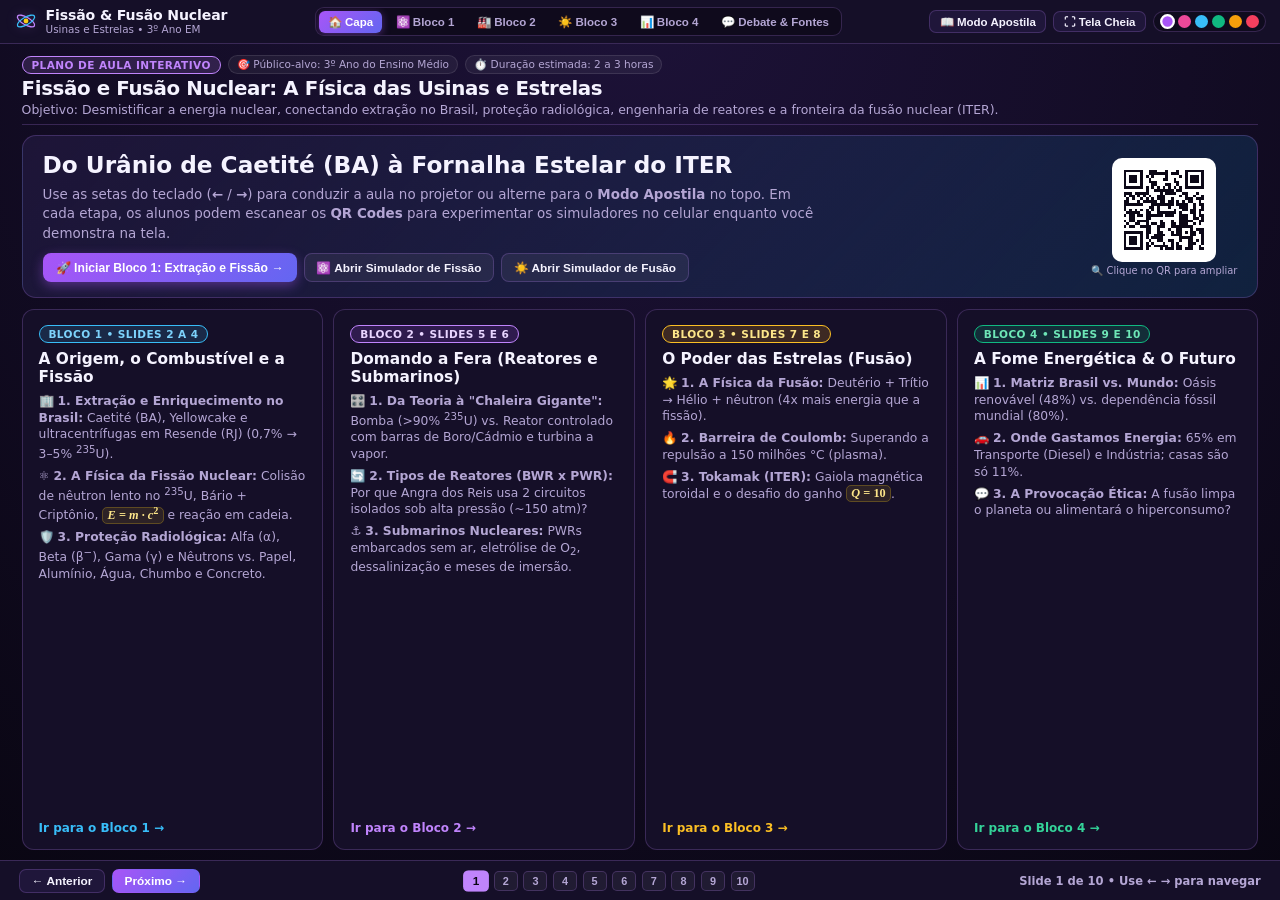
==== commit 827b6765: "feat: adiciona Bloco 4 com debate sobre A Fome Energetica, Grafico de Rosca interativo (BEN) e fonte" ====
--- a/aula.html
+++ b/aula.html
@@ -27,10 +27,11 @@
     <!-- Atalhos de Blocos da Aula -->
     <nav class="block-nav" id="blockNav" aria-label="Blocos da Aula">
       <button type="button" class="block-jump-btn active" data-target-slide="0" title="Capa e Estrutura da Aula">🏠 Capa</button>
-      <button type="button" class="block-jump-btn" data-target-slide="1" title="Bloco 1: A Origem, o Combustível e a Fissão">⚛️ Bloco 1: Fissão</button>
-      <button type="button" class="block-jump-btn" data-target-slide="4" title="Bloco 2: Domando a Fera (Reatores e Submarinos)">🏭 Bloco 2: Reatores</button>
-      <button type="button" class="block-jump-btn" data-target-slide="6" title="Bloco 3: O Poder das Estrelas (Fusão Nuclear e ITER)">☀️ Bloco 3: Fusão</button>
-      <button type="button" class="block-jump-btn" data-target-slide="8" title="Debate Final e Fontes Oficiais">💬 Debate &amp; Fontes</button>
+      <button type="button" class="block-jump-btn" data-target-slide="1" title="Bloco 1: A Origem, o Combustível e a Fissão">⚛️ Bloco 1</button>
+      <button type="button" class="block-jump-btn" data-target-slide="4" title="Bloco 2: Domando a Fera (Reatores e Submarinos)">🏭 Bloco 2</button>
+      <button type="button" class="block-jump-btn" data-target-slide="6" title="Bloco 3: O Poder das Estrelas (Fusão Nuclear e ITER)">☀️ Bloco 3</button>
+      <button type="button" class="block-jump-btn" data-target-slide="8" title="Bloco 4: A Fome Energética (Mundo vs. Brasil)">📊 Bloco 4</button>
+      <button type="button" class="block-jump-btn" data-target-slide="9" title="Debate Final, Enquete e Fontes Oficiais">💬 Debate &amp; Fontes</button>
     </nav>
 
     <div class="header-right">
@@ -128,15 +129,28 @@
 
         <div class="block-overview-card" data-goto-slide="6">
           <div>
-            <span class="block-pill b3">Bloco 3 &bull; Slides 7 a 9</span>
-            <h3 style="margin-top:0.4rem;">O Poder das Estrelas (Fusão Nuclear)</h3>
+            <span class="block-pill b3">Bloco 3 &bull; Slides 7 e 8</span>
+            <h3 style="margin-top:0.4rem;">O Poder das Estrelas (Fusão)</h3>
             <ul style="margin-top:0.45rem;">
-              <li>🌟 <strong>1. A Física da Fusão:</strong> Deutério + Trítio &rarr; Hélio + nêutron (4x mais energia por massa que a fissão).</li>
-              <li>🔥 <strong>2. Barreira de Coulomb e Plasma:</strong> Superando a repulsão positiva a 150 milhões °C (4º estado da matéria).</li>
-              <li>🧲 <strong>3 &amp; 4. Tokamaks (ITER) e Debate Final:</strong> Gaiola magnética toroidal, Fator <span class="math-inline"><i>Q</i> = 10</span> e os desafios do Trítio/Lítio.</li>
+              <li>🌟 <strong>1. A Física da Fusão:</strong> Deutério + Trítio &rarr; Hélio + nêutron (4x mais energia que a fissão).</li>
+              <li>🔥 <strong>2. Barreira de Coulomb:</strong> Superando a repulsão a 150 milhões °C (plasma).</li>
+              <li>🧲 <strong>3. Tokamak (ITER):</strong> Gaiola magnética toroidal e o desafio do ganho <span class="math-inline"><i>Q</i> = 10</span>.</li>
             </ul>
           </div>
           <span style="font-size:0.75rem; font-weight:700; color:#fbbf24;">Ir para o Bloco 3 &rarr;</span>
+        </div>
+
+        <div class="block-overview-card" data-goto-slide="8">
+          <div>
+            <span class="block-pill b4">Bloco 4 &bull; Slides 9 e 10</span>
+            <h3 style="margin-top:0.4rem;">A Fome Energética &amp; O Futuro</h3>
+            <ul style="margin-top:0.45rem;">
+              <li>📊 <strong>1. Matriz Brasil vs. Mundo:</strong> Oásis renovável (48%) vs. dependência fóssil mundial (80%).</li>
+              <li>🚗 <strong>2. Onde Gastamos Energia:</strong> 65% em Transporte (Diesel) e Indústria; casas são só 11%.</li>
+              <li>💬 <strong>3. A Provocação Ética:</strong> A fusão limpa o planeta ou alimentará o hiperconsumo?</li>
+            </ul>
+          </div>
+          <span style="font-size:0.75rem; font-weight:700; color:#34d399;">Ir para o Bloco 4 &rarr;</span>
         </div>
       </div>
     </section>
@@ -764,40 +778,159 @@
     </section>
 
     <!-- ======================================================================
-         SLIDE 9: BLOCO 3.4 & REFERÊNCIAS — O DEBATE FINAL + FONTES OFICIAIS
+         SLIDE 9: BLOCO 4.1 — A FOME ENERGÉTICA (MUNDO VS. BRASIL) & GRÁFICO INTERATIVO
          ====================================================================== -->
-    <section class="slide" data-slide-index="8" data-block="3">
+    <section class="slide" data-slide-index="8" data-block="4">
       <div class="slide-header">
         <div>
           <div class="slide-badge-row">
-            <span class="block-pill b3">Bloco 3.4 &amp; Encerramento</span>
-            <span class="time-pill">Debate em Sala &amp; Fontes Oficiais para os Alunos</span>
-          </div>
-          <h2 class="slide-title">4. O Debate Final: "A fusão está sempre a 30 anos de distância?"</h2>
+            <span class="block-pill b4">Bloco 4: Debate &amp; Geopolítica Energética</span>
+            <span class="time-pill">Tópico 4.1 &bull; BEN (EPE) &amp; IEA (World Energy Outlook)</span>
+          </div>
+          <h2 class="slide-title">4. A Fome Energética: Para que usamos tanta energia e por que precisamos da fusão?</h2>
           <p class="slide-subtitle">
-            Pesando o sonho da energia limpa ilimitada contra os desafios reais da engenharia de materiais e do Trítio.
+            O contraste entre o Brasil renovável e o mundo fóssil, a divisão setorial do consumo e o debate sobre energia, PIB e riqueza.
           </p>
         </div>
       </div>
 
+      <div class="slide-grid">
+        <!-- Coluna Esquerda: Tabelas 1 e 2 + Reflexão de Hiperconsumo e Riqueza -->
+        <div class="col-stack">
+          <!-- Tabela 1: Matriz Energética Brasil vs Mundo -->
+          <div class="content-card" style="padding:0.55rem 0.8rem;">
+            <h3>⚖️ Tabela 1: Matriz Energética Total (Eletricidade, Transporte e Indústria)</h3>
+            <table class="energy-table" style="margin-top:0.25rem;">
+              <thead>
+                <tr>
+                  <th>Fonte de Energia</th>
+                  <th style="width:28%;">Brasil (%)</th>
+                  <th style="width:28%;">Mundo (%)</th>
+                </tr>
+              </thead>
+              <tbody>
+                <tr>
+                  <td><span class="tag-pill tag-fossil">Fósseis</span> Petróleo, Carvão e Gás</td>
+                  <td class="val-br">49,6%</td>
+                  <td class="val-world">~80,0%</td>
+                </tr>
+                <tr>
+                  <td><span class="tag-pill tag-clean">Renováveis</span> Hidro, Solar, Eólica, Biomassa</td>
+                  <td class="val-br">48,4%</td>
+                  <td class="val-world">~15,0%</td>
+                </tr>
+                <tr>
+                  <td><span class="tag-pill tag-nuclear">Nuclear</span> Angra 1 e 2 / Fissão mundial</td>
+                  <td class="val-br">1,4%</td>
+                  <td class="val-world">5,0%</td>
+                </tr>
+              </tbody>
+            </table>
+            <p style="font-size:0.72rem; color:var(--text-muted); margin-top:0.25rem;">
+              <em>Fontes oficiais:</em> Balanço Energético Nacional (BEN/EPE 2023/2024) e IEA (World Energy Outlook).
+            </p>
+          </div>
+
+          <!-- Ponto de Discussão Pedagógica: Gastar energia para enriquecer quem? -->
+          <div class="content-card">
+            <h3>💰 O Dilema: Gastar tanta energia para deixar quem mais rico?</h3>
+            <ul>
+              <li><strong>Consumo Per Capita Desigual:</strong> Países mais ricos consom até 10× mais energia por habitante que nações em desenvolvimento. Historicamente, o PIB global cresceu queimando combustíveis fósseis.</li>
+              <li><strong>A Nova Explosão de Demanda (IEA 2024):</strong> O relatório <em>Electricity 2024</em> projeta avanço de quase 4% ao ano na demanda elétrica, acelerada por <strong>Data Centers de Inteligência Artificial</strong> e climatização.</li>
+              <li><strong>Não Basta Trocar a Fonte:</strong> Gerar energia limpa é urgente, mas se mantivermos a lógica de hiperconsumo e obsolescência rápida, continuaremos exaurindo os limites materiais do planeta!</li>
+            </ul>
+          </div>
+
+          <div class="highlight-box">
+            <strong>💡 O Mito da "Lâmpada do Quarto":</strong> Residências gastam apenas <strong>11%</strong> de toda a energia do Brasil. Apagar a luz é cidadania, mas a verdadeira descarbonização exige enfrentar os <strong>65% somados de Transportes (Diesel) e Indústria Pesada (Aço e Cimento)</strong>!
+          </div>
+        </div>
+
+        <!-- Coluna Direita: Gráfico Interativo de Rosca (Doughnut Chart) -->
+        <div class="interactive-stage-card">
+          <div class="stage-top-row">
+            <h3>📊 Gráfico Interativo: Onde o Brasil Gasta sua Energia? (Por Setor — BEN)</h3>
+            <span class="live-badge" id="doughnutActiveBadge">Passe o mouse ou toque nas fatias</span>
+          </div>
+
+          <div class="controls-strip" style="padding:0.35rem 0.6rem;">
+            <div class="control-Cluster" id="doughnutModeBtns">
+              <span class="control-label">Visualização:</span>
+              <button type="button" class="pill-btn active" data-dmode="sectors">🚗 Setores de Consumo (Brasil — BEN)</button>
+              <button type="button" class="pill-btn" data-dmode="matrixBr">🏛️ Matriz Brasil (BEN)</button>
+              <button type="button" class="pill-btn" data-dmode="matrixWorld">🌍 Matriz Mundial (IEA)</button>
+            </div>
+          </div>
+
+          <div class="slide-canvas-box" style="position:relative;">
+            <canvas id="consumptionDoughnutCanvas"></canvas>
+          </div>
+
+          <!-- Botões de Atalho para Focar Setores -->
+          <div class="controls-strip" id="doughnutSectorBtns" style="padding:0.25rem 0.5rem; justify-content:center; gap:0.3rem;">
+            <button type="button" class="pill-btn active" data-sec-idx="-1">Todos os Setores</button>
+            <button type="button" class="pill-btn" data-sec-idx="0" style="border-color:#ef4444; color:#fca5a5;">🚗 Transporte (33%)</button>
+            <button type="button" class="pill-btn" data-sec-idx="1" style="border-color:#3b82f6; color:#93c5fd;">🏭 Indústria (32% )</button>
+            <button type="button" class="pill-btn" data-sec-idx="2" style="border-color:#06b6d4; color:#67e8f9;">🏢 Outros (19%)</button>
+            <button type="button" class="pill-btn" data-sec-idx="3" style="border-color:#eab308; color:#fef08a;">🏠 Residências (11%)</button>
+            <button type="button" class="pill-btn" data-sec-idx="4" style="border-color:#10b981; color:#86efac;">🌾 Agro (5%)</button>
+          </div>
+
+          <!-- Card Dinâmico de Detalhes da Fatia Focada -->
+          <div class="doughnut-info-card" id="doughnutDetailBox">
+            <strong id="doughnutDetailTitle" style="color:#f97316; font-size:0.8rem;">🚗 Transportes: ~33% do Consumo Nacional (Ângulo de 118,8°)</strong>
+            <p id="doughnutDetailText" style="margin-top:0.18rem; color:var(--text-muted); font-size:0.73rem;">
+              <strong>Principal combustível:</strong> Óleo Diesel (43,4%), gasolina e etanol. É o setor mais dependente de fósseis do país e o maior responsável por emissões de CO₂ em caminhões de carga e ônibus.
+            </p>
+          </div>
+        </div>
+      </div>
+    </section>
+
+    <!-- ======================================================================
+         SLIDE 10: BLOCO 4.2 & REFERÊNCIAS — A PROVOCAÇÃO ÉTICA, O PLACAR DO DEBATE E FONTES
+         ====================================================================== -->
+    <section class="slide" data-slide-index="9" data-block="4">
+      <div class="slide-header">
+        <div>
+          <div class="slide-badge-row">
+            <span class="block-pill b4">Bloco 4.2 &amp; Encerramento</span>
+            <span class="time-pill">Debate Ético, Enquete em Sala &amp; Fontes para Vestibulares</span>
+          </div>
+          <h2 class="slide-title">5. A Fusão Salvará o Mundo? A Provocação Ética Final</h2>
+          <p class="slide-subtitle">
+            O dilema entre o sonho da energia limpa infinita e o modelo de hiperconsumo da humanidade, com fontes oficiais para redações e ENEM.
+          </p>
+        </div>
+      </div>
+
       <div class="slide-grid equal-cols">
-        <!-- Coluna Esquerda: Prós vs Contras + Enquete da Turma -->
-        <div class="col-stack">
+        <!-- Coluna Esquerda: A Provocação aos Alunos + Prós/Contras + Enquete da Turma -->
+        <div class="col-stack">
+          <!-- Card Destacado com a Provocação do Usuário -->
+          <div class="content-card" style="border:1.5px solid #10b981; background:linear-gradient(135deg, rgba(16, 185, 129, 0.12), rgba(15, 23, 42, 0.85));">
+            <h3 style="color:#6ee7b7;">💬 A Provocação Final aos Alunos</h3>
+            <p style="font-size:0.77rem; line-height:1.44; color:#f1f5f9; font-style:italic;">
+              "O Brasil é um oásis renovável graças às chuvas e à cana-de-açúcar, mas o mundo ainda queima carvão. E mesmo assim, residências gastam apenas 11% da energia brasileira. O verdadeiro desafio não está só em apagar a luz do quarto, mas em resolver como movemos caminhões e como a indústria produz aço e cimento. A Fusão Nuclear promete energia infinita e limpa. Mas se alcançarmos esse 'milagre', o que faremos com ela? Vamos continuar com um modelo de hiperconsumo, ou a fusão será a ferramenta para finalmente limpar a atmosfera da Terra?"
+            </p>
+          </div>
+
           <div class="compare-grid">
             <div class="compare-box safe">
-              <h4>🌟 Os Prós (O Sonho)</h4>
-              <ul style="list-style:none; display:flex; flex-direction:column; gap:0.35rem; font-size:0.76rem; line-height:1.36;">
-                <li>✅ <strong>Combustível Abundante:</strong> O Deutério (<span class="chem-tag"><sup>2</sup>H</span>) é farto na água dos oceanos.</li>
-                <li>✅ <strong>Zero Risco de Meltdown:</strong> Se o confinamento falhar, o plasma apenas esfria e a reação cessa instantaneamente.</li>
-                <li>✅ <strong>Sem Lixo de Longa Vida:</strong> O produto direto é o gás Hélio (<span class="chem-tag"><sup>4</sup>He</span>), inerte e não-radioativo.</li>
+              <h4>🌟 A Promessa da Fusão</h4>
+              <ul style="list-style:none; display:flex; flex-direction:column; gap:0.32rem; font-size:0.75rem; line-height:1.35;">
+                <li>✅ <strong>Combustível Inesgotável:</strong> Deutério (<span class="chem-tag"><sup>2</sup>H</span>) nos oceanos.</li>
+                <li>✅ <strong>Zero Risco de Meltdown:</strong> Plasma cessa sozinho ao tocar na parede fria.</li>
+                <li>✅ <strong>Sem Resíduo Tóxico:</strong> Gera apenas gás Hélio (<span class="chem-tag"><sup>4</sup>He</span>) inerte.</li>
               </ul>
             </div>
 
             <div class="compare-box danger">
-              <h4>⚠️ Os Contras (O Desafio)</h4>
-              <ul style="list-style:none; display:flex; flex-direction:column; gap:0.35rem; font-size:0.76rem; line-height:1.36;">
-                <li>🔧 <strong>Degradação por Nêutrons:</strong> O bombardeio intenso de nêutrons velozes (<span class="math-inline">14,1 MeV</span>) degrada e ativa as paredes metálicas internas.</li>
-                <li>🧪 <strong>Raridade do Trítio (<span class="chem-tag"><sup>3</sup>H</span>):</strong> Meia-vida curta (12,3 anos); obriga a "procriá-lo" dentro do reator bombardeando <strong>Lítio (<span class="chem-tag"><sup>6</sup>Li</span>)</strong>, encarecendo a máquina.</li>
+              <h4>⚠️ Os Desafios Reais</h4>
+              <ul style="list-style:none; display:flex; flex-direction:column; gap:0.32rem; font-size:0.75rem; line-height:1.35;">
+                <li>🔧 <strong>Dano por Nêutrons:</strong> Nêutrons velozes (<span class="math-inline">14,1 MeV</span>) ativam metais.</li>
+                <li>🧪 <strong>Trítio Raro (<span class="chem-tag"><sup>3</sup>H</span>):</strong> Exige mantas reprodutoras de <strong>Lítio (<span class="chem-tag"><sup>6</sup>Li</span>)</strong>.</li>
+                <li>💰 <strong>Custo Bilionário:</strong> Reatores comerciais viáveis exigirão décadas e trilhões.</li>
               </ul>
             </div>
           </div>
@@ -805,15 +938,12 @@
           <!-- Enquete Interativa em Sala de Aula -->
           <div class="content-card">
             <div style="display:flex; justify-content:space-between; align-items:center;">
-              <h3>🗳️ Placar do Debate da Turma: Será que vamos conseguir?</h3>
+              <h3>🗳️ Placar do Debate: Qual o Caminho para a Humanidade?</h3>
               <button type="button" class="pill-btn" id="resetPollBtn" title="Zerar votos da turma">↺ Zerar Placar</button>
             </div>
-            <p style="font-size:0.75rem; color:var(--text-muted);">
-              Clique nos botões abaixo para registrar os votos levantados pelos alunos em sala:
-            </p>
-            <div class="poll-bar-row" id="classroomPoll">
+            <div class="poll-bar-row" id="classroomPoll" style="margin-top:0.35rem;">
               <div class="poll-item">
-                <button type="button" class="poll-btn" data-vote="opt1">+1 🚀 Sim, comercial até 2050!</button>
+                <button type="button" class="poll-btn" data-vote="opt1">+1 🚀 Sim, Fusão comercial até 2050!</button>
                 <div class="poll-track"><div class="poll-fill" id="pollFill1"></div></div>
                 <span class="poll-count" id="pollCount1">0 (0%)</span>
               </div>
@@ -823,37 +953,42 @@
                 <span class="poll-count" id="pollCount2">0 (0%)</span>
               </div>
               <div class="poll-item">
-                <button type="button" class="poll-btn" data-vote="opt3">+1 ⚛️ Focar em Fissão + Solar/Eólica</button>
+                <button type="button" class="poll-btn" data-vote="opt3">+1 ⚛️ Focar em Fissão + Renováveis Já</button>
                 <div class="poll-track"><div class="poll-fill" id="pollFill3"></div></div>
                 <span class="poll-count" id="pollCount3">0 (0%)</span>
               </div>
-            </div>
-          </div>
-        </div>
-
-        <!-- Coluna Direita: Fontes Oficiais (Pág. 5 do PDF) + QR Code Geral -->
-        <div class="col-stack">
-          <div class="content-card">
-            <h3>📚 Fontes Oficiais e Referências para os Alunos</h3>
-            <p style="font-size:0.76rem; color:var(--text-muted);">
-              <em>Nota aos alunos:</em> O professor apresentou conceitos ilustrados e simulações para facilitar a compreensão física. Para imagens reais de instalações, diagramas de engenharia e dados técnicos, acessem os portais oficiais abaixo:
+              <div class="poll-item">
+                <button type="button" class="poll-btn" data-vote="opt4" style="border-color:#10b981;">+1 🌱 Reduzir o Hiperconsumo Global</button>
+                <div class="poll-track"><div class="poll-fill" id="pollFill4" style="background:#10b981;"></div></div>
+                <span class="poll-count" id="pollCount4">0 (0%)</span>
+              </div>
+            </div>
+          </div>
+        </div>
+
+        <!-- Coluna Direita: Fontes Oficiais Exatas (BEN, IEA, INB, ITER) + QR Code Geral -->
+        <div class="col-stack">
+          <div class="content-card">
+            <h3>📚 Fontes Oficiais Exatas para Alunos (Redações &amp; Vestibulares)</h3>
+            <p style="font-size:0.75rem; color:var(--text-muted);">
+              Use os dados consolidados das agências oficiais para fundamentar redações, provas do ENEM e debates:
             </p>
-            <div class="refs-grid" style="margin-top:0.2rem;">
+            <div class="refs-grid" style="margin-top:0.25rem;">
+              <a href="https://www.epe.gov.br" target="_blank" rel="noopener" class="ref-link-card">
+                <strong style="color:#38bdf8;">🏢 1. BEN / EPE (epe.gov.br) &nearr;</strong>
+                <span>Balanço Energético Nacional: 48–49% matriz renovável, 88% elétrica renovável, setores de Transporte (33%) e Indústria (32%).</span>
+              </a>
+              <a href="https://www.iea.org" target="_blank" rel="noopener" class="ref-link-card">
+                <strong style="color:#f87171;">🌐 2. IEA — Agência Internacional (iea.org) &nearr;</strong>
+                <span>World Energy Outlook (80% da matriz mundial ainda fóssil) e Electricity 2024 (crescimento de 4% ao ano por IA e Data Centers).</span>
+              </a>
               <a href="https://www.inb.gov.br" target="_blank" rel="noopener" class="ref-link-card">
-                <strong>🏢 INB (inb.gov.br) &nearr;</strong>
-                <span>Indústrias Nucleares do Brasil: ciclo do urânio, mina de Caetité (BA) e enriquecimento em Resende (RJ).</span>
-              </a>
-              <a href="https://www.eletronuclear.gov.br" target="_blank" rel="noopener" class="ref-link-card">
-                <strong>⚡ Eletronuclear (eletronuclear.gov.br) &nearr;</strong>
-                <span>Diagramas reais dos circuitos do tipo PWR e informações técnicas sobre Angra 1, 2 e 3.</span>
+                <strong style="color:#c084fc;">🏢 3. INB &amp; Eletronuclear &nearr;</strong>
+                <span>Indústrias Nucleares do Brasil (ciclo do urânio em Caetité e Resende) e diagramas dos reatores PWR de Angra dos Reis.</span>
               </a>
               <a href="https://www.iter.org" target="_blank" rel="noopener" class="ref-link-card">
-                <strong>☀️ Projeto ITER (iter.org) &nearr;</strong>
-                <span>Vídeos, fotos reais das paredes do Tokamak na França e explicação da fronteira da fusão.</span>
-              </a>
-              <a href="https://www.iaea.org" target="_blank" rel="noopener" class="ref-link-card">
-                <strong>🌐 IAEA (iaea.org) &nearr;</strong>
-                <span>Agência Internacional de Energia Atômica: relatórios mundiais sobre energia e proteção radiológica.</span>
+                <strong style="color:#fbbf24;">☀️ 4. Projeto ITER (iter.org) &nearr;</strong>
+                <span>Vídeos, dados de plasma a 150 milhões °C e fotos da montagem do Tokamak internacional na França.</span>
               </a>
             </div>
           </div>
@@ -878,6 +1013,10 @@
         </div>
       </div>
     </section>
+          </div>
+        </div>
+      </div>
+    </section>
 
   </main>
 
@@ -895,7 +1034,7 @@
     <div class="slide-dots" id="slideDots" role="tablist" aria-label="Selecionar Slide"></div>
 
     <div class="slide-counter-text" id="slideCounterText">
-      Slide 1 de 9 &bull; Use &larr; &rarr; para navegar
+      Slide 1 de 10 &bull; Use &larr; &rarr; para navegar
     </div>
   </footer>
 
--- a/aula.css
+++ b/aula.css
@@ -461,6 +461,12 @@
   color: #fde68a;
 }
 
+.block-pill.b4 {
+  background: rgba(16, 185, 129, 0.18);
+  border-color: #10b981;
+  color: #6ee7b7;
+}
+
 .time-pill {
   font-size: 0.66rem;
   color: var(--text-muted);
@@ -608,6 +614,86 @@
 .formula-math sub {
   font-size: 0.65em;
   line-height: 0;
+}
+
+/* Tabelas Comparativas de Matriz Energética */
+.energy-table {
+  width: 100%;
+  border-collapse: separate;
+  border-spacing: 0;
+  border-radius: 9px;
+  overflow: hidden;
+  border: 1px solid var(--border-subtle);
+  font-size: 0.74rem;
+  background: rgba(15, 23, 42, 0.45);
+}
+
+.energy-table th,
+.energy-table td {
+  padding: 0.38rem 0.55rem;
+  text-align: left;
+}
+
+.energy-table th {
+  background: rgba(30, 41, 59, 0.75);
+  font-weight: 700;
+  color: var(--text-main);
+  border-bottom: 1px solid var(--border-subtle);
+}
+
+.energy-table tr:not(:last-child) td {
+  border-bottom: 1px solid rgba(255, 255, 255, 0.05);
+}
+
+.energy-table .val-br {
+  font-weight: 700;
+  color: #38bdf8;
+  font-family: 'Segoe UI', monospace;
+}
+
+.energy-table .val-world {
+  font-weight: 700;
+  color: #f87171;
+  font-family: 'Segoe UI', monospace;
+}
+
+.energy-table .tag-pill {
+  display: inline-block;
+  padding: 0.06rem 0.35rem;
+  border-radius: 4px;
+  font-size: 0.68rem;
+  font-weight: 700;
+}
+.energy-table .tag-fossil {
+  background: rgba(239, 68, 68, 0.16);
+  color: #fca5a5;
+  border: 1px solid rgba(239, 68, 68, 0.3);
+}
+.energy-table .tag-clean {
+  background: rgba(16, 185, 129, 0.16);
+  color: #6ee7b7;
+  border: 1px solid rgba(16, 185, 129, 0.3);
+}
+.energy-table .tag-nuclear {
+  background: rgba(168, 85, 247, 0.16);
+  color: #d8b4fe;
+  border: 1px solid rgba(168, 85, 247, 0.3);
+}
+
+.doughnut-info-card {
+  background: rgba(15, 23, 42, 0.75);
+  border: 1px solid var(--border-subtle);
+  border-radius: 10px;
+  padding: 0.45rem 0.75rem;
+  font-size: 0.74rem;
+  line-height: 1.36;
+  flex-shrink: 0;
+  box-sizing: border-box;
+}
+
+#doughnutSectorBtns .pill-btn {
+  font-size: 0.67rem;
+  padding: 0.16rem 0.38rem;
 }
 
 /* ==========================================================================
@@ -918,8 +1004,8 @@
 
 .blocks-overview-grid {
   display: grid;
-  grid-template-columns: repeat(3, 1fr);
-  gap: 0.8rem;
+  grid-template-columns: repeat(4, 1fr);
+  gap: 0.65rem;
   flex: 1;
   min-height: 0;
 }
